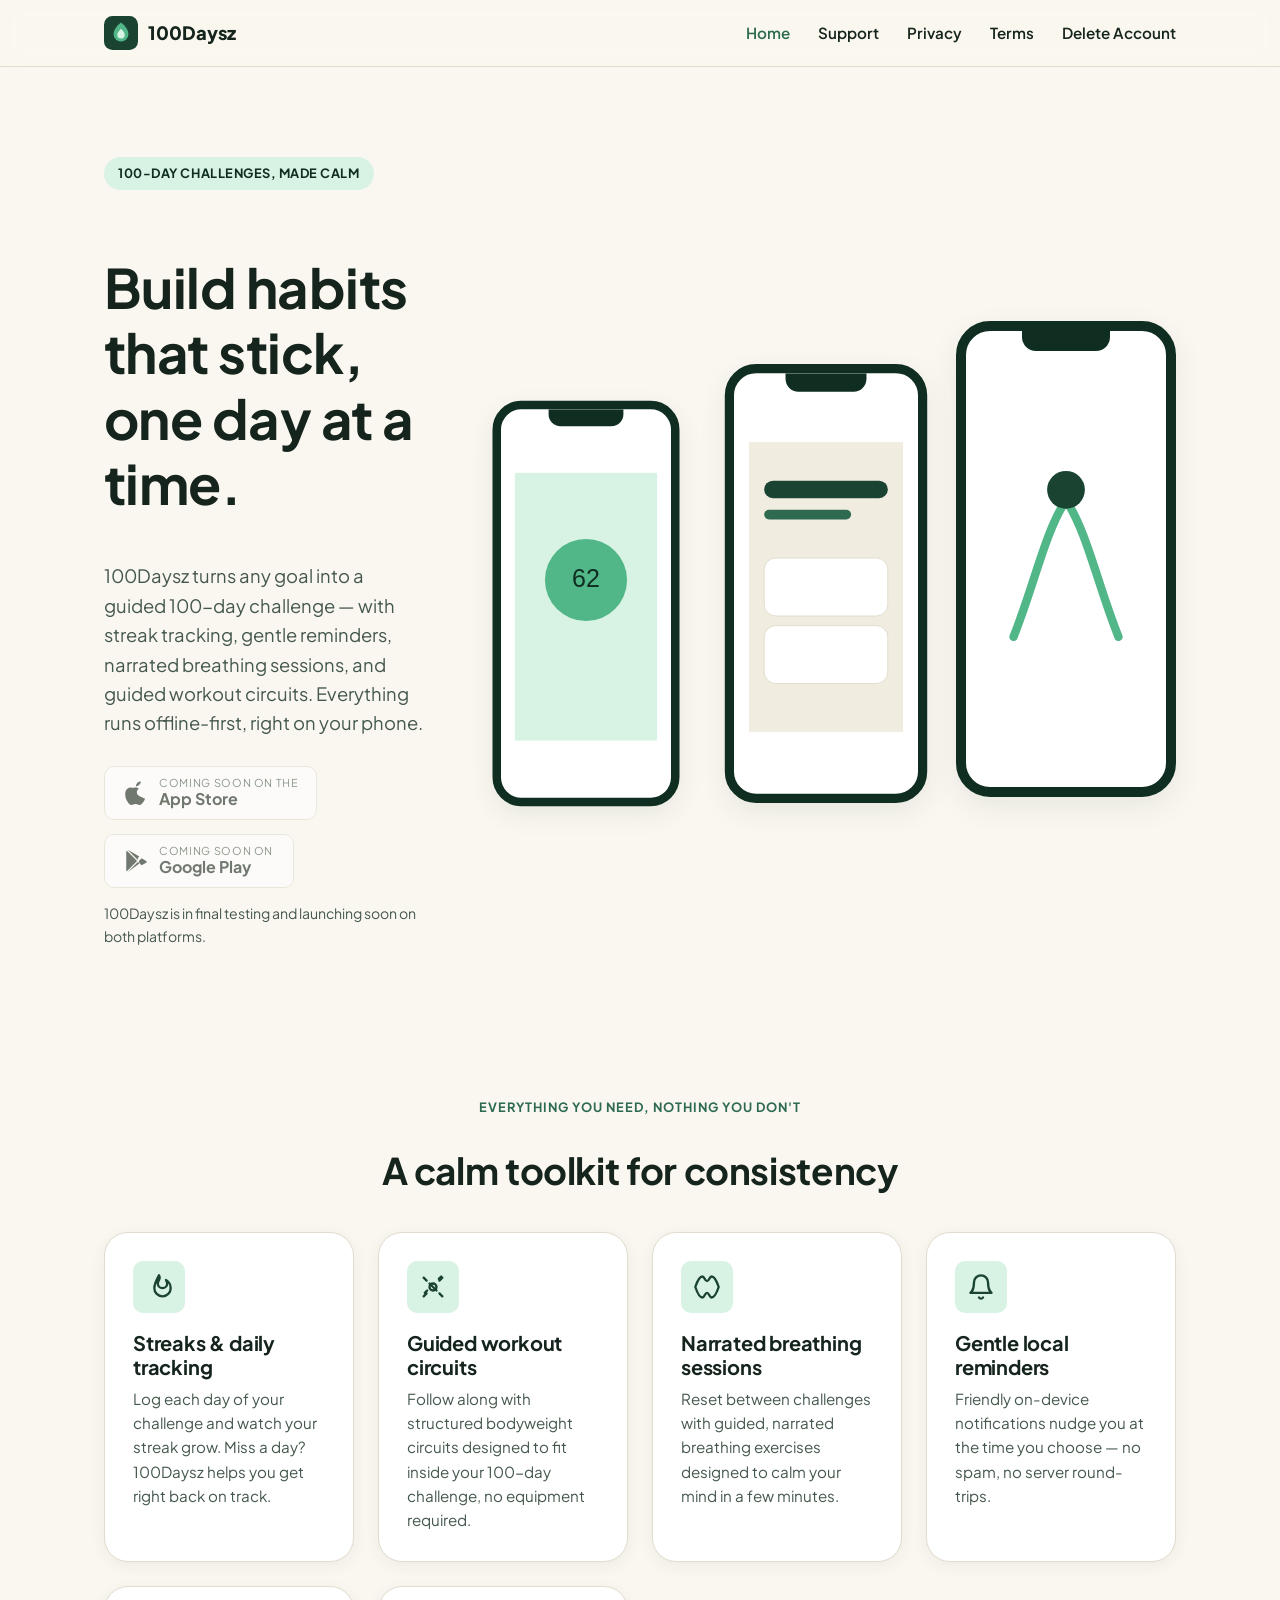
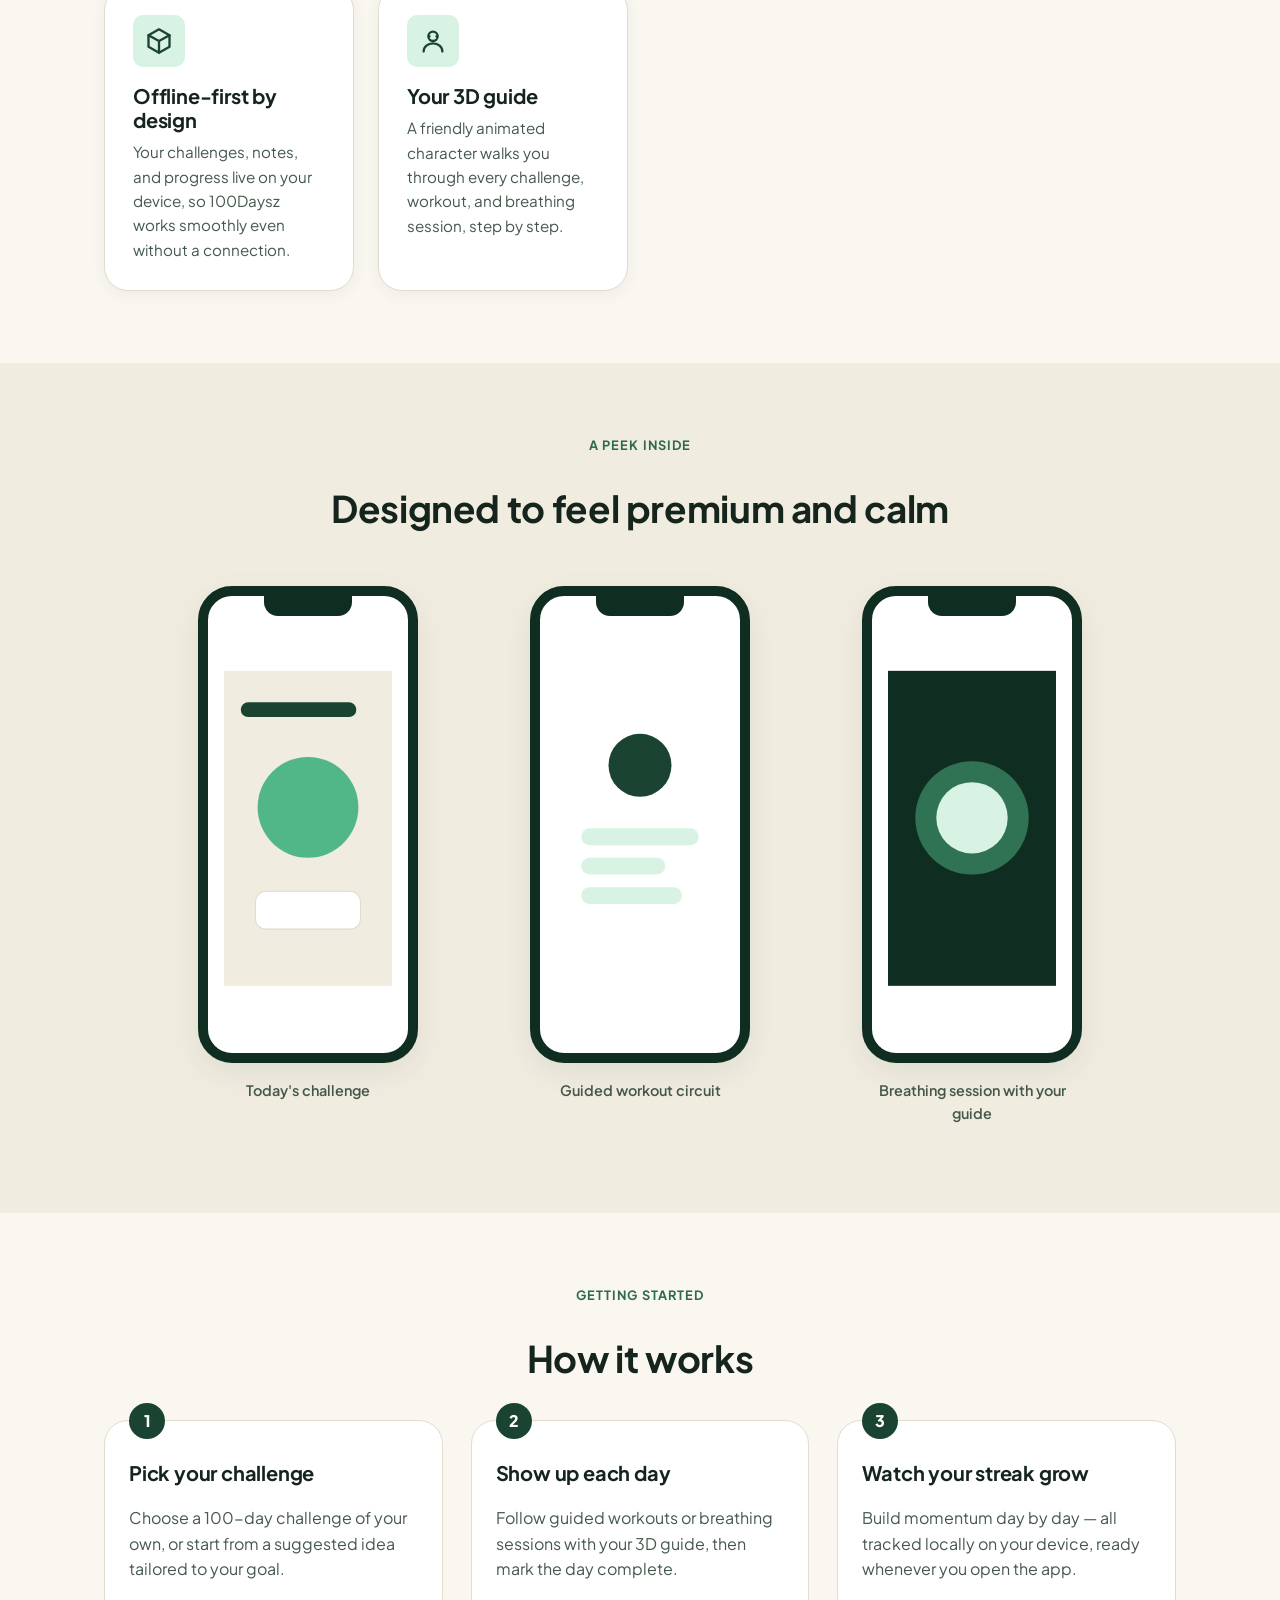
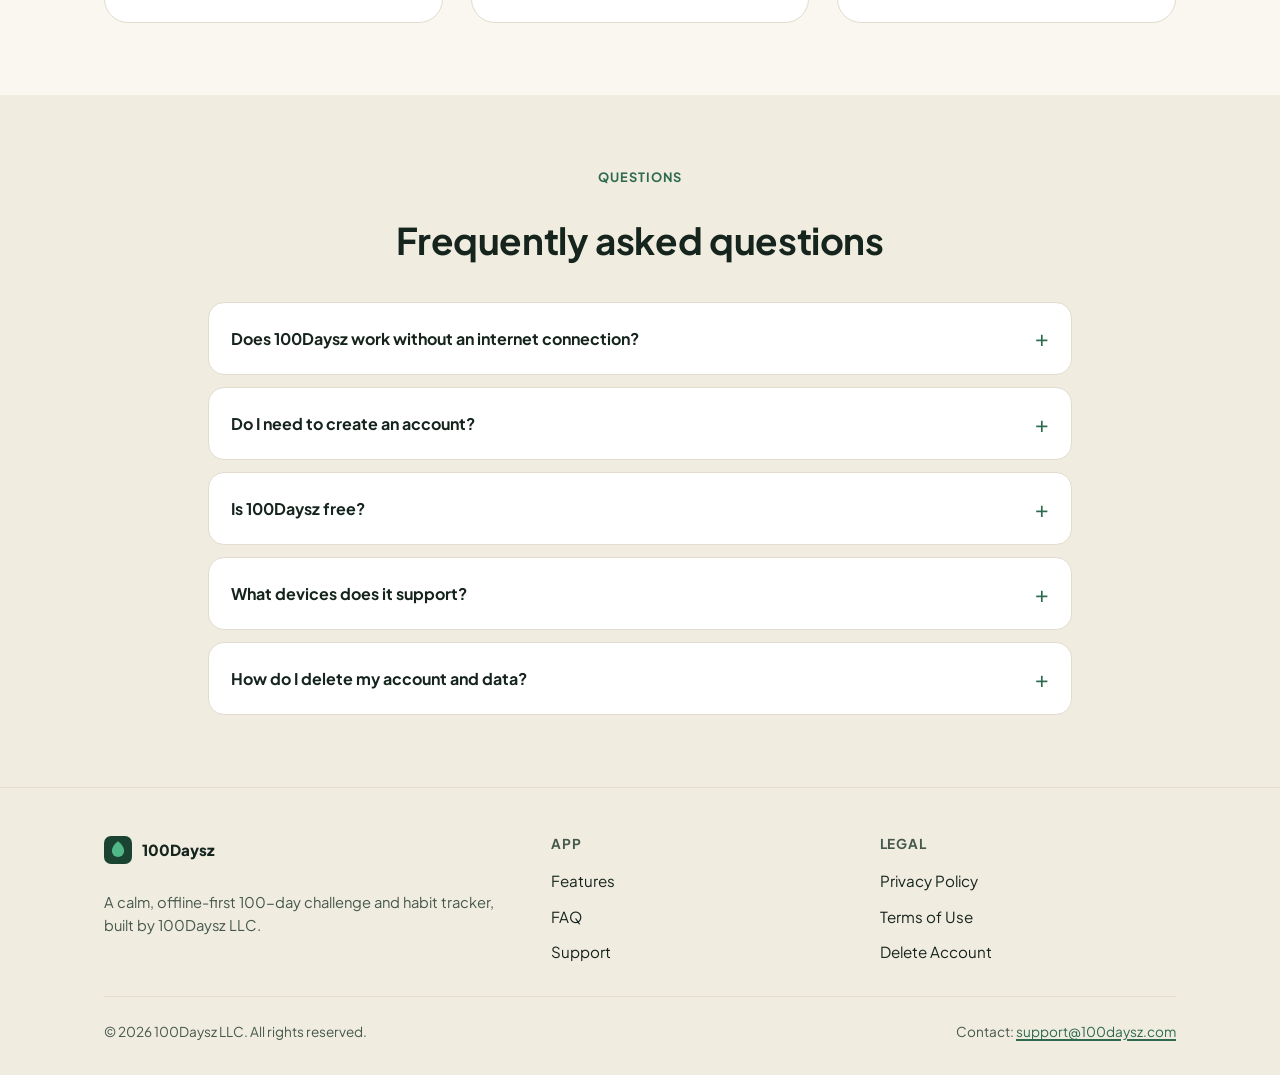
==== index.html @ 221d2a61 "Move site files to repo root so GitHub Pages serves them" ====
<!doctype html>
<html lang="en">
<head>
<meta charset="UTF-8" />
<meta name="viewport" content="width=device-width, initial-scale=1" />
<title>100Daysz — Build Habits That Stick, One Day at a Time</title>
<meta name="description" content="100Daysz is a calm, offline-first 100-day challenge and habit tracker for iPhone and Android — with guided workouts, narrated breathing sessions, streaks, and a friendly 3D guide." />
<link rel="canonical" href="https://100daysz.com/" />

<!-- Open Graph -->
<meta property="og:type" content="website" />
<meta property="og:title" content="100Daysz — Build Habits That Stick, One Day at a Time" />
<meta property="og:description" content="A calm, offline-first 100-day challenge and habit tracker with guided workouts, narrated breathing sessions, and a friendly 3D guide." />
<meta property="og:url" content="https://100daysz.com/" />
<meta property="og:site_name" content="100Daysz" />
<!-- TODO: add og:image pointing to a 1200x630 social preview image once designed, e.g. https://100daysz.com/og-image.png -->
<meta name="twitter:card" content="summary_large_image" />
<meta name="twitter:title" content="100Daysz — Build Habits That Stick, One Day at a Time" />
<meta name="twitter:description" content="A calm, offline-first 100-day challenge and habit tracker with guided workouts, narrated breathing sessions, and a friendly 3D guide." />

<link rel="icon" href="favicon.svg" type="image/svg+xml" />
<link rel="preconnect" href="https://fonts.googleapis.com" />
<link rel="preconnect" href="https://fonts.gstatic.com" crossorigin />
<link href="https://fonts.googleapis.com/css2?family=Plus+Jakarta+Sans:wght@400;500;600;700;800&amp;display=swap" rel="stylesheet" />
<link rel="stylesheet" href="styles.css" />
</head>
<body>
<a class="skip-link" href="#main">Skip to content</a>

<header class="site-header">
  <nav class="nav-bar container" aria-label="Primary">
    <a class="brand" href="index.html">
      <svg class="logo-mark" viewBox="0 0 64 64" role="img" aria-label="">
        <rect width="64" height="64" rx="16" fill="#1b4332"/>
        <path d="M32 12c9 7 14 14.5 14 22a14 14 0 1 1-28 0c0-7.5 5-15 14-22Z" fill="#52b788"/>
        <path d="M32 24c4.5 4.2 7 8 7 11.5A7 7 0 1 1 25 35.5c0-3.5 2.5-7.3 7-11.5Z" fill="#d8f3e4"/>
      </svg>
      100Daysz
    </a>
    <button class="nav-toggle" aria-expanded="false" aria-controls="nav-links" id="navToggle" aria-label="Toggle navigation menu">
      <svg width="20" height="20" viewBox="0 0 24 24" fill="none" stroke="currentColor" stroke-width="2" stroke-linecap="round"><line x1="3" y1="6" x2="21" y2="6"/><line x1="3" y1="12" x2="21" y2="12"/><line x1="3" y1="18" x2="21" y2="18"/></svg>
    </button>
    <ul class="nav-links" id="nav-links">
      <li><a href="index.html" aria-current="page">Home</a></li>
      <li><a href="support.html">Support</a></li>
      <li><a href="privacy.html">Privacy</a></li>
      <li><a href="terms.html">Terms</a></li>
      <li><a href="delete-account.html">Delete Account</a></li>
    </ul>
  </nav>
</header>

<main id="main">

  <section class="hero">
    <div class="container hero-grid">
      <div>
        <span class="hero-eyebrow">100-day challenges, made calm</span>
        <h1>Build habits that stick, one day at a time.</h1>
        <p class="hero-lede">100Daysz turns any goal into a guided 100-day challenge — with streak tracking, gentle reminders, narrated breathing sessions, and guided workout circuits. Everything runs offline-first, right on your phone.</p>

        <div class="store-badges">
          <!-- Official Apple "Download on the App Store" badge:
               https://developer.apple.com/app-store/marketing/guidelines/#section-badges
               Replace this placeholder with the official SVG/PNG badge once the app is live. -->
          <span class="store-badge" aria-disabled="true" role="img" aria-label="Coming soon to the App Store">
            <svg viewBox="0 0 24 24" fill="currentColor" aria-hidden="true"><path d="M16.365 1.43c0 1.14-.468 2.11-1.237 2.87-.84.83-2.08 1.47-3.12 1.39-.14-1.1.46-2.25 1.21-2.98.84-.84 2.26-1.47 3.14-1.28ZM20.4 17.24c-.5 1.16-.74 1.68-1.39 2.7-.9 1.42-2.17 3.2-3.74 3.21-1.4.02-1.76-.92-3.66-.91-1.9.01-2.3.93-3.7.91-1.57-.02-2.77-1.62-3.67-3.03-2.52-3.9-2.78-8.47-1.23-10.9.46-.73 1.84-2.3 3.76-2.3.93 0 1.62.33 2.38.33.74 0 1.33-.37 2.42-.37.98 0 2.3.46 3.14 1.26-2.86 1.57-2.4 5.66.69 6.9Z"/></svg>
            <span class="badge-text"><span class="small">Coming soon on the</span><span class="big">App Store</span></span>
          </span>
          <!-- Official Google Play "Get it on Google Play" badge:
               https://play.google.com/intl/en_us/badges/
               Replace this placeholder with the official SVG/PNG badge once the app is live. -->
          <span class="store-badge" aria-disabled="true" role="img" aria-label="Coming soon to Google Play">
            <svg viewBox="0 0 24 24" fill="currentColor" aria-hidden="true"><path d="M3.6 2.6c-.4.2-.6.6-.6 1.1v16.6c0 .5.2.9.6 1.1l9.4-9.4-9.4-9.4Zm11.1 9.4 2.5-2.5 4.2 2.4c.6.4.6 1.2 0 1.6l-4.2 2.4-2.5-2.5Zm-1-1L4.3 1.6l10.8 6.3-1.4 1.4Zm0 2 1.4 1.4L4.3 22.4l9.4-9.4Z"/></svg>
            <span class="badge-text"><span class="small">Coming soon on</span><span class="big">Google Play</span></span>
          </span>
        </div>
        <p class="note" style="margin-top:0.9rem;">100Daysz is in final testing and launching soon on both platforms.</p>
      </div>

      <div class="hero-visual" aria-hidden="true">
        <div class="phone-frame is-tertiary">
          <div class="phone-screen">
            <svg viewBox="0 0 160 300" width="100%" height="100%">
              <rect width="160" height="300" fill="#d8f3e4"/>
              <circle cx="80" cy="120" r="46" fill="#52b788"/>
              <text x="80" y="128" font-family="sans-serif" font-size="28" fill="#0f2e21" text-anchor="middle">62</text>
            </svg>
          </div>
        </div>
        <div class="phone-frame is-secondary">
          <div class="phone-screen">
            <svg viewBox="0 0 160 300" width="100%" height="100%">
              <rect width="160" height="300" fill="#f1ece0"/>
              <rect x="16" y="40" width="128" height="18" rx="9" fill="#1b4332"/>
              <rect x="16" y="70" width="90" height="10" rx="5" fill="#2d6a4f"/>
              <rect x="16" y="120" width="128" height="60" rx="12" fill="#ffffff" stroke="#e1dcce"/>
              <rect x="16" y="190" width="128" height="60" rx="12" fill="#ffffff" stroke="#e1dcce"/>
            </svg>
          </div>
        </div>
        <div class="phone-frame">
          <div class="phone-screen">
            <svg viewBox="0 0 160 300" width="100%" height="100%">
              <rect width="160" height="300" fill="#ffffff"/>
              <path d="M30 220c20-50 30-100 50-130 20 30 30 80 50 130" fill="none" stroke="#52b788" stroke-width="8" stroke-linecap="round"/>
              <circle cx="80" cy="80" r="18" fill="#1b4332"/>
            </svg>
          </div>
        </div>
      </div>
    </div>
  </section>

  <section id="features" aria-labelledby="features-heading">
    <div class="container">
      <div class="section-head center">
        <span class="eyebrow">Everything you need, nothing you don't</span>
        <h2 id="features-heading">A calm toolkit for consistency</h2>
      </div>
      <div class="feature-grid">
        <div class="feature-card">
          <div class="icon-wrap">
            <svg viewBox="0 0 24 24" fill="none" stroke="currentColor" stroke-width="2" stroke-linecap="round" stroke-linejoin="round"><path d="M12 2c2 3-1 4-1 7a4 4 0 0 0 8 0c0-1-.3-2-1-3 2 1 4 4 4 7a7 7 0 1 1-14 0c0-4 2-7 4-11Z"/></svg>
          </div>
          <h3>Streaks &amp; daily tracking</h3>
          <p>Log each day of your challenge and watch your streak grow. Miss a day? 100Daysz helps you get right back on track.</p>
        </div>
        <div class="feature-card">
          <div class="icon-wrap">
            <svg viewBox="0 0 24 24" fill="none" stroke="currentColor" stroke-width="2" stroke-linecap="round" stroke-linejoin="round"><path d="M6.5 6.5 4 4m16 16-2.5-2.5M4 20l2.5-2.5M20 4l-2.5 2.5M9 9l6 6M7 15l-2 2m14-14-2 2"/><circle cx="12" cy="12" r="3"/></svg>
          </div>
          <h3>Guided workout circuits</h3>
          <p>Follow along with structured bodyweight circuits designed to fit inside your 100-day challenge, no equipment required.</p>
        </div>
        <div class="feature-card">
          <div class="icon-wrap">
            <svg viewBox="0 0 24 24" fill="none" stroke="currentColor" stroke-width="2" stroke-linecap="round" stroke-linejoin="round"><path d="M2 12c2-6 4-9 6-9s2 4 4 4 2-4 4-4 4 3 6 9c-2 6-4 9-6 9s-2-4-4-4-2 4-4 4-4-3-6-9Z"/></svg>
          </div>
          <h3>Narrated breathing sessions</h3>
          <p>Reset between challenges with guided, narrated breathing exercises designed to calm your mind in a few minutes.</p>
        </div>
        <div class="feature-card">
          <div class="icon-wrap">
            <svg viewBox="0 0 24 24" fill="none" stroke="currentColor" stroke-width="2" stroke-linecap="round" stroke-linejoin="round"><path d="M18 8a6 6 0 0 0-12 0c0 7-3 9-3 9h18s-3-2-3-9Z"/><path d="M13.73 21a2 2 0 0 1-3.46 0"/></svg>
          </div>
          <h3>Gentle local reminders</h3>
          <p>Friendly on-device notifications nudge you at the time you choose — no spam, no server round-trips.</p>
        </div>
        <div class="feature-card">
          <div class="icon-wrap">
            <svg viewBox="0 0 24 24" fill="none" stroke="currentColor" stroke-width="2" stroke-linecap="round" stroke-linejoin="round"><path d="M12 2 3 7v10l9 5 9-5V7l-9-5Z"/><path d="M3 7l9 5 9-5M12 12v10"/></svg>
          </div>
          <h3>Offline-first by design</h3>
          <p>Your challenges, notes, and progress live on your device, so 100Daysz works smoothly even without a connection.</p>
        </div>
        <div class="feature-card">
          <div class="icon-wrap">
            <svg viewBox="0 0 24 24" fill="none" stroke="currentColor" stroke-width="2" stroke-linecap="round" stroke-linejoin="round"><circle cx="12" cy="8" r="4"/><path d="M4 21c0-4 3.5-7 8-7s8 3 8 7"/><path d="M9 8h.01M15 8h.01"/></svg>
          </div>
          <h3>Your 3D guide</h3>
          <p>A friendly animated character walks you through every challenge, workout, and breathing session, step by step.</p>
        </div>
      </div>
    </div>
  </section>

  <section id="screenshots" aria-labelledby="screenshots-heading" style="background:var(--color-bg-alt);">
    <div class="container">
      <div class="section-head center">
        <span class="eyebrow">A peek inside</span>
        <h2 id="screenshots-heading">Designed to feel premium and calm</h2>
      </div>
      <!-- TODO: replace these inline SVG placeholders with real device screenshots (PNG/WebP) once available -->
      <div class="screenshot-row">
        <figure class="screenshot-card">
          <div class="phone-frame">
            <div class="phone-screen">
              <svg viewBox="0 0 160 300" width="100%" height="100%" role="img" aria-label="Screenshot placeholder: today's challenge screen">
                <rect width="160" height="300" fill="#f1ece0"/>
                <rect x="16" y="30" width="110" height="14" rx="7" fill="#1b4332"/>
                <circle cx="80" cy="130" r="48" fill="#52b788"/>
                <rect x="30" y="210" width="100" height="36" rx="10" fill="#ffffff" stroke="#e1dcce"/>
              </svg>
            </div>
          </div>
          <figcaption>Today's challenge</figcaption>
        </figure>
        <figure class="screenshot-card">
          <div class="phone-frame">
            <div class="phone-screen">
              <svg viewBox="0 0 160 300" width="100%" height="100%" role="img" aria-label="Screenshot placeholder: guided workout circuit">
                <rect width="160" height="300" fill="#ffffff"/>
                <circle cx="80" cy="90" r="30" fill="#1b4332"/>
                <rect x="24" y="150" width="112" height="16" rx="8" fill="#d8f3e4"/>
                <rect x="24" y="178" width="80" height="16" rx="8" fill="#d8f3e4"/>
                <rect x="24" y="206" width="96" height="16" rx="8" fill="#d8f3e4"/>
              </svg>
            </div>
          </div>
          <figcaption>Guided workout circuit</figcaption>
        </figure>
        <figure class="screenshot-card">
          <div class="phone-frame">
            <div class="phone-screen">
              <svg viewBox="0 0 160 300" width="100%" height="100%" role="img" aria-label="Screenshot placeholder: breathing session with 3D guide">
                <rect width="160" height="300" fill="#0f2e21"/>
                <circle cx="80" cy="140" r="54" fill="#52b788" opacity="0.5"/>
                <circle cx="80" cy="140" r="34" fill="#d8f3e4"/>
              </svg>
            </div>
          </div>
          <figcaption>Breathing session with your guide</figcaption>
        </figure>
      </div>
    </div>
  </section>

  <section id="how-it-works" aria-labelledby="how-heading">
    <div class="container">
      <div class="section-head center">
        <span class="eyebrow">Getting started</span>
        <h2 id="how-heading">How it works</h2>
      </div>
      <ol class="steps-list">
        <li>
          <h3>Pick your challenge</h3>
          <p>Choose a 100-day challenge of your own, or start from a suggested idea tailored to your goal.</p>
        </li>
        <li>
          <h3>Show up each day</h3>
          <p>Follow guided workouts or breathing sessions with your 3D guide, then mark the day complete.</p>
        </li>
        <li>
          <h3>Watch your streak grow</h3>
          <p>Build momentum day by day — all tracked locally on your device, ready whenever you open the app.</p>
        </li>
      </ol>
    </div>
  </section>

  <section id="faq" aria-labelledby="faq-heading" style="background:var(--color-bg-alt);">
    <div class="container">
      <div class="section-head center">
        <span class="eyebrow">Questions</span>
        <h2 id="faq-heading">Frequently asked questions</h2>
      </div>
      <div class="faq-list" style="margin-inline:auto;">
        <details class="faq-item">
          <summary>Does 100Daysz work without an internet connection?</summary>
          <p class="faq-answer">Yes. Your challenges, streaks, and notes are stored offline-first on your device, so you can log progress anywhere.</p>
        </details>
        <details class="faq-item">
          <summary>Do I need to create an account?</summary>
          <p class="faq-answer">An account is required to use 100Daysz. It lets us securely manage your subscription and keep your basic profile information. See our <a href="privacy.html">Privacy Policy</a> for exactly what we collect.</p>
        </details>
        <details class="faq-item">
          <summary>Is 100Daysz free?</summary>
          <p class="faq-answer">100Daysz is ad-free. Certain premium features are available as an in-app purchase or subscription, managed through the App Store or Google Play.</p>
        </details>
        <details class="faq-item">
          <summary>What devices does it support?</summary>
          <p class="faq-answer">100Daysz is built with Flutter for iPhone (App Store) and Android (Google Play). Both are launching soon — see the badges above.</p>
        </details>
        <details class="faq-item">
          <summary>How do I delete my account and data?</summary>
          <p class="faq-answer">You can delete your account directly in the app, or email us. Full instructions are on our <a href="delete-account.html">Account &amp; Data Deletion</a> page.</p>
        </details>
      </div>
    </div>
  </section>

</main>

<footer class="site-footer">
  <div class="container">
    <div class="footer-grid">
      <div>
        <a class="footer-brand" href="index.html">
          <svg class="logo-mark" width="28" height="28" viewBox="0 0 64 64" aria-hidden="true"><rect width="64" height="64" rx="16" fill="#1b4332"/><path d="M32 12c9 7 14 14.5 14 22a14 14 0 1 1-28 0c0-7.5 5-15 14-22Z" fill="#52b788"/></svg>
          100Daysz
        </a>
        <p class="footer-tagline">A calm, offline-first 100-day challenge and habit tracker, built by 100Daysz LLC.</p>
      </div>
      <div>
        <h4>App</h4>
        <ul>
          <li><a href="index.html#features">Features</a></li>
          <li><a href="index.html#faq">FAQ</a></li>
          <li><a href="support.html">Support</a></li>
        </ul>
      </div>
      <div>
        <h4>Legal</h4>
        <ul>
          <li><a href="privacy.html">Privacy Policy</a></li>
          <li><a href="terms.html">Terms of Use</a></li>
          <li><a href="delete-account.html">Delete Account</a></li>
        </ul>
      </div>
    </div>
    <div class="footer-bottom">
      <span>&copy; 2026 100Daysz LLC. All rights reserved.</span>
      <span>Contact: <a href="mailto:support@100daysz.com">support@100daysz.com</a></span>
    </div>
  </div>
</footer>

<script src="nav.js"></script>
</body>
</html>
---- styles.css ----
/* ==========================================================================
   100Daysz — shared stylesheet
   Palette: forest green (primary), cream (background), mint (accent)
   Supports light + dark mode via prefers-color-scheme.
   ========================================================================== */

:root {
  --color-bg: #faf7f0;
  --color-bg-alt: #f1ece0;
  --color-surface: #ffffff;
  --color-text: #15241c;
  --color-text-muted: #45584c;
  --color-forest: #1b4332;
  --color-forest-deep: #0f2e21;
  --color-forest-light: #2d6a4f;
  --color-mint: #52b788;
  --color-mint-soft: #d8f3e4;
  --color-border: #e1dcce;
  --color-focus: #2d6a4f;
  --shadow-soft: 0 10px 30px rgba(15, 46, 33, 0.08);
  --shadow-card: 0 4px 16px rgba(15, 46, 33, 0.06);
  --radius-lg: 24px;
  --radius-md: 16px;
  --radius-sm: 10px;
  --font-sans: "Plus Jakarta Sans", -apple-system, BlinkMacSystemFont, "Segoe UI",
    Roboto, Helvetica, Arial, sans-serif;
  --max-width: 1120px;
  color-scheme: light;
}

@media (prefers-color-scheme: dark) {
  :root {
    --color-bg: #0f1a15;
    --color-bg-alt: #13201a;
    --color-surface: #16241d;
    --color-text: #eef4ef;
    --color-text-muted: #aebfb3;
    --color-forest: #6fcf9a;
    --color-forest-deep: #eef4ef;
    --color-forest-light: #8fdcb2;
    --color-mint: #52b788;
    --color-mint-soft: #1b3a2b;
    --color-border: #24352c;
    --color-focus: #8fdcb2;
    --shadow-soft: 0 10px 30px rgba(0, 0, 0, 0.35);
    --shadow-card: 0 4px 16px rgba(0, 0, 0, 0.3);
    color-scheme: dark;
  }
}

/* Manual theme override hooks (optional future toggle) */
:root[data-theme="light"] {
  --color-bg: #faf7f0;
  --color-bg-alt: #f1ece0;
  --color-surface: #ffffff;
  --color-text: #15241c;
  --color-text-muted: #45584c;
  --color-forest: #1b4332;
  --color-forest-deep: #0f2e21;
  --color-forest-light: #2d6a4f;
  --color-mint-soft: #d8f3e4;
  --color-border: #e1dcce;
  color-scheme: light;
}

:root[data-theme="dark"] {
  --color-bg: #0f1a15;
  --color-bg-alt: #13201a;
  --color-surface: #16241d;
  --color-text: #eef4ef;
  --color-text-muted: #aebfb3;
  --color-forest: #6fcf9a;
  --color-forest-deep: #eef4ef;
  --color-forest-light: #8fdcb2;
  --color-mint-soft: #1b3a2b;
  --color-border: #24352c;
  color-scheme: dark;
}

*,
*::before,
*::after {
  box-sizing: border-box;
}

html {
  scroll-behavior: smooth;
}

body {
  margin: 0;
  font-family: var(--font-sans);
  background: var(--color-bg);
  color: var(--color-text);
  line-height: 1.6;
  font-size: 16px;
  -webkit-font-smoothing: antialiased;
}

img,
svg {
  max-width: 100%;
  display: block;
}

a {
  color: var(--color-forest-light);
  text-decoration-thickness: 1.5px;
  text-underline-offset: 2px;
}

a:hover {
  color: var(--color-mint);
}

:focus-visible {
  outline: 3px solid var(--color-focus);
  outline-offset: 2px;
  border-radius: 4px;
}

h1,
h2,
h3,
h4 {
  font-weight: 700;
  line-height: 1.2;
  letter-spacing: -0.01em;
  color: var(--color-text);
}

h1 {
  font-size: clamp(2.1rem, 4.5vw, 3.4rem);
}

h2 {
  font-size: clamp(1.6rem, 3vw, 2.3rem);
}

h3 {
  font-size: 1.25rem;
}

p {
  color: var(--color-text-muted);
}

.container {
  width: 100%;
  max-width: var(--max-width);
  margin-inline: auto;
  padding-inline: 1.5rem;
}

.visually-hidden {
  position: absolute;
  width: 1px;
  height: 1px;
  padding: 0;
  margin: -1px;
  overflow: hidden;
  clip: rect(0, 0, 0, 0);
  white-space: nowrap;
  border: 0;
}

.skip-link {
  position: absolute;
  left: 1rem;
  top: -3rem;
  background: var(--color-forest);
  color: #fff;
  padding: 0.6rem 1rem;
  border-radius: var(--radius-sm);
  z-index: 1000;
  transition: top 0.15s ease;
}

.skip-link:focus {
  top: 1rem;
}

/* ---------- Header / nav ---------- */

.site-header {
  position: sticky;
  top: 0;
  z-index: 100;
  background: color-mix(in srgb, var(--color-bg) 88%, transparent);
  backdrop-filter: saturate(160%) blur(10px);
  border-bottom: 1px solid var(--color-border);
}

.nav-bar {
  display: flex;
  align-items: center;
  justify-content: space-between;
  gap: 1rem;
  padding-block: 1rem;
}

.brand {
  display: inline-flex;
  align-items: center;
  gap: 0.6rem;
  font-weight: 800;
  font-size: 1.15rem;
  color: var(--color-text);
  text-decoration: none;
}

.brand:hover {
  color: var(--color-forest-light);
}

.brand .logo-mark {
  width: 34px;
  height: 34px;
  flex-shrink: 0;
}

.nav-links {
  display: flex;
  align-items: center;
  gap: 1.75rem;
  list-style: none;
  margin: 0;
  padding: 0;
}

.nav-links a {
  color: var(--color-text);
  text-decoration: none;
  font-weight: 600;
  font-size: 0.95rem;
}

.nav-links a:hover,
.nav-links a[aria-current="page"] {
  color: var(--color-forest-light);
}

.nav-toggle {
  display: none;
}

@media (max-width: 720px) {
  .nav-toggle {
    display: inline-flex;
    align-items: center;
    justify-content: center;
    width: 42px;
    height: 42px;
    border-radius: var(--radius-sm);
    border: 1px solid var(--color-border);
    background: var(--color-surface);
    cursor: pointer;
  }

  .nav-links {
    position: absolute;
    inset-inline: 0;
    top: 100%;
    flex-direction: column;
    align-items: flex-start;
    gap: 0;
    background: var(--color-bg);
    border-bottom: 1px solid var(--color-border);
    max-height: 0;
    overflow: hidden;
    transition: max-height 0.25s ease;
  }

  .nav-links.is-open {
    max-height: 400px;
  }

  .nav-links a {
    display: block;
    width: 100%;
    padding: 1rem 1.5rem;
    border-top: 1px solid var(--color-border);
  }
}

/* ---------- Buttons ---------- */

.btn {
  display: inline-flex;
  align-items: center;
  justify-content: center;
  gap: 0.5rem;
  padding: 0.85rem 1.5rem;
  border-radius: 999px;
  font-weight: 700;
  font-size: 0.95rem;
  text-decoration: none;
  border: 2px solid transparent;
  cursor: pointer;
  transition: transform 0.15s ease, box-shadow 0.15s ease;
}

.btn:hover {
  transform: translateY(-1px);
}

.btn-primary {
  background: var(--color-forest);
  color: #fdfdf9;
}

.btn-primary:hover {
  background: var(--color-forest-light);
  color: #fdfdf9;
  box-shadow: var(--shadow-card);
}

.btn-outline {
  background: transparent;
  border-color: var(--color-border);
  color: var(--color-text);
}

.btn-outline:hover {
  border-color: var(--color-forest-light);
  color: var(--color-forest-light);
}

/* ---------- Store badges ---------- */

.store-badges {
  display: flex;
  flex-wrap: wrap;
  gap: 0.9rem;
  margin-top: 1.75rem;
}

.store-badge {
  display: inline-flex;
  align-items: center;
  gap: 0.65rem;
  padding: 0.65rem 1.1rem;
  border-radius: var(--radius-sm);
  border: 1.5px solid var(--color-border);
  background: var(--color-surface);
  color: var(--color-text);
  text-decoration: none;
  min-width: 190px;
}

.store-badge svg {
  width: 26px;
  height: 26px;
  flex-shrink: 0;
}

.store-badge .badge-text {
  display: flex;
  flex-direction: column;
  line-height: 1.15;
}

.store-badge .badge-text .small {
  font-size: 0.68rem;
  text-transform: uppercase;
  letter-spacing: 0.06em;
  color: var(--color-text-muted);
}

.store-badge .badge-text .big {
  font-size: 1rem;
  font-weight: 700;
}

.store-badge[aria-disabled="true"] {
  opacity: 0.6;
  cursor: default;
  pointer-events: none;
}

.store-badge:not([aria-disabled="true"]):hover {
  border-color: var(--color-forest-light);
}

/* ---------- Hero ---------- */

.hero {
  padding-block: clamp(3rem, 7vw, 6rem) clamp(2.5rem, 5vw, 4rem);
}

.hero-grid {
  display: grid;
  grid-template-columns: 1.1fr 0.9fr;
  gap: 3rem;
  align-items: center;
}

@media (max-width: 860px) {
  .hero-grid {
    grid-template-columns: 1fr;
    text-align: center;
  }

  .hero .store-badges,
  .hero-eyebrow {
    justify-content: center;
  }
}

.hero-eyebrow {
  display: inline-flex;
  align-items: center;
  gap: 0.5rem;
  background: var(--color-mint-soft);
  color: var(--color-forest-deep);
  font-weight: 700;
  font-size: 0.8rem;
  letter-spacing: 0.04em;
  text-transform: uppercase;
  padding: 0.4rem 0.9rem;
  border-radius: 999px;
  margin-bottom: 1.25rem;
}

.hero-lede {
  font-size: 1.15rem;
  max-width: 48ch;
  margin-top: 1rem;
}

@media (max-width: 860px) {
  .hero-lede {
    margin-inline: auto;
  }
}

.hero-visual {
  display: flex;
  justify-content: center;
  gap: 1.25rem;
}

/* ---------- Phone frame ---------- */

.phone-frame {
  width: 220px;
  aspect-ratio: 9 / 19.5;
  border-radius: 34px;
  border: 10px solid var(--color-forest-deep);
  background: var(--color-surface);
  box-shadow: var(--shadow-soft);
  position: relative;
  overflow: hidden;
  flex-shrink: 0;
}

.phone-frame::before {
  content: "";
  position: absolute;
  top: 0;
  left: 50%;
  translate: -50% 0;
  width: 44%;
  height: 20px;
  background: var(--color-forest-deep);
  border-radius: 0 0 14px 14px;
  z-index: 2;
}

.phone-frame .phone-screen {
  width: 100%;
  height: 100%;
  display: flex;
  align-items: center;
  justify-content: center;
  padding: 1.5rem 1rem 1rem;
}

.phone-frame.is-secondary {
  transform: translateY(1.5rem) scale(0.92);
}

.phone-frame.is-tertiary {
  transform: translateY(2.75rem) scale(0.85);
}

@media (max-width: 560px) {
  .hero-visual {
    display: none;
  }
}

/* ---------- Sections ---------- */

section {
  padding-block: clamp(2.5rem, 6vw, 4.5rem);
}

.section-head {
  max-width: 62ch;
  margin-bottom: 2.5rem;
}

.section-head.center {
  margin-inline: auto;
  text-align: center;
}

.eyebrow {
  display: block;
  font-weight: 700;
  font-size: 0.8rem;
  text-transform: uppercase;
  letter-spacing: 0.08em;
  color: var(--color-forest-light);
  margin-bottom: 0.6rem;
}

/* ---------- Feature grid ---------- */

.feature-grid {
  display: grid;
  grid-template-columns: repeat(auto-fit, minmax(240px, 1fr));
  gap: 1.5rem;
}

.feature-card {
  background: var(--color-surface);
  border: 1px solid var(--color-border);
  border-radius: var(--radius-lg);
  padding: 1.75rem;
  box-shadow: var(--shadow-card);
}

.feature-card .icon-wrap {
  width: 52px;
  height: 52px;
  border-radius: var(--radius-sm);
  background: var(--color-mint-soft);
  display: flex;
  align-items: center;
  justify-content: center;
  margin-bottom: 1.1rem;
}

.feature-card .icon-wrap svg {
  width: 28px;
  height: 28px;
  color: var(--color-forest);
}

.feature-card h3 {
  margin: 0 0 0.5rem;
}

.feature-card p {
  margin: 0;
  font-size: 0.95rem;
}

/* ---------- Screenshots ---------- */

.screenshot-row {
  display: flex;
  justify-content: center;
  gap: 2rem;
  flex-wrap: wrap;
}

.screenshot-card {
  display: flex;
  flex-direction: column;
  align-items: center;
  gap: 1rem;
  max-width: 220px;
}

.screenshot-card .phone-frame {
  transform: none;
}

.screenshot-card figcaption {
  font-weight: 600;
  font-size: 0.9rem;
  color: var(--color-text-muted);
  text-align: center;
}

/* ---------- Steps ---------- */

.steps-list {
  display: grid;
  grid-template-columns: repeat(auto-fit, minmax(220px, 1fr));
  gap: 1.75rem;
  list-style: none;
  padding: 0;
  margin: 0;
  counter-reset: step;
}

.steps-list li {
  counter-increment: step;
  position: relative;
  background: var(--color-surface);
  border: 1px solid var(--color-border);
  border-radius: var(--radius-lg);
  padding: 2rem 1.5rem 1.5rem;
}

.steps-list li::before {
  content: counter(step);
  position: absolute;
  top: -18px;
  left: 1.5rem;
  width: 36px;
  height: 36px;
  border-radius: 50%;
  background: var(--color-forest);
  color: #fdfdf9;
  display: flex;
  align-items: center;
  justify-content: center;
  font-weight: 800;
}

.steps-list h3 {
  margin-top: 0.5rem;
}

/* ---------- FAQ (accordion, no JS) ---------- */

.faq-list {
  display: flex;
  flex-direction: column;
  gap: 0.75rem;
  max-width: 72ch;
}

.faq-item {
  border: 1px solid var(--color-border);
  border-radius: var(--radius-md);
  background: var(--color-surface);
  overflow: hidden;
}

.faq-item summary {
  cursor: pointer;
  list-style: none;
  padding: 1.1rem 1.4rem;
  font-weight: 700;
  display: flex;
  align-items: center;
  justify-content: space-between;
  gap: 1rem;
}

.faq-item summary::-webkit-details-marker {
  display: none;
}

.faq-item summary::after {
  content: "+";
  font-size: 1.4rem;
  font-weight: 400;
  color: var(--color-forest-light);
  flex-shrink: 0;
  transition: transform 0.15s ease;
}

.faq-item[open] summary::after {
  transform: rotate(45deg);
}

.faq-item .faq-answer {
  padding: 0 1.4rem 1.25rem;
  margin: 0;
}

/* ---------- Legal / content pages ---------- */

.page-hero {
  padding-block: 2.5rem 1.5rem;
  border-bottom: 1px solid var(--color-border);
}

.page-hero .updated-badge {
  display: inline-block;
  background: var(--color-mint-soft);
  color: var(--color-forest-deep);
  font-size: 0.82rem;
  font-weight: 700;
  padding: 0.35rem 0.8rem;
  border-radius: 999px;
  margin-top: 0.75rem;
}

.legal-wrap {
  display: grid;
  grid-template-columns: 240px 1fr;
  gap: 3rem;
  align-items: flex-start;
  padding-block: 2.5rem 4rem;
}

@media (max-width: 860px) {
  .legal-wrap {
    grid-template-columns: 1fr;
  }
}

.legal-toc {
  position: sticky;
  top: 90px;
  font-size: 0.9rem;
  border-left: 2px solid var(--color-border);
  padding-left: 1rem;
  max-height: 70vh;
  overflow-y: auto;
}

.legal-toc strong {
  display: block;
  margin-bottom: 0.75rem;
  font-size: 0.78rem;
  text-transform: uppercase;
  letter-spacing: 0.06em;
  color: var(--color-text-muted);
}

.legal-toc ol {
  list-style: none;
  padding: 0;
  margin: 0;
  display: flex;
  flex-direction: column;
  gap: 0.5rem;
}

.legal-toc a {
  text-decoration: none;
  color: var(--color-text-muted);
}

.legal-toc a:hover {
  color: var(--color-forest-light);
}

.legal-body section {
  padding-block: 0 2rem;
  scroll-margin-top: 90px;
}

.legal-body h2 {
  font-size: 1.3rem;
  margin-bottom: 0.75rem;
}

.legal-body h3 {
  font-size: 1.05rem;
}

.legal-body p,
.legal-body li {
  font-size: 0.98rem;
}

.legal-body ul {
  padding-left: 1.25rem;
}

.legal-body table {
  width: 100%;
  border-collapse: collapse;
  margin-block: 1rem;
  font-size: 0.92rem;
}

.legal-body th,
.legal-body td {
  text-align: left;
  padding: 0.65rem 0.75rem;
  border: 1px solid var(--color-border);
  vertical-align: top;
}

.legal-body th {
  background: var(--color-bg-alt);
}

.callout {
  background: var(--color-mint-soft);
  border: 1px solid var(--color-border);
  border-radius: var(--radius-md);
  padding: 1.25rem 1.5rem;
  margin-block: 1.5rem;
}

.callout p {
  color: var(--color-forest-deep);
  margin: 0;
}

.callout.warning {
  background: #fff4e5;
  border-color: #f2d7a8;
}

@media (prefers-color-scheme: dark) {
  .callout.warning {
    background: #3a2a12;
    border-color: #5c4420;
  }
}

:root[data-theme="dark"] .callout.warning {
  background: #3a2a12;
  border-color: #5c4420;
}

/* ---------- Support / troubleshooting ---------- */

.contact-card {
  background: var(--color-surface);
  border: 1px solid var(--color-border);
  border-radius: var(--radius-lg);
  padding: 2rem;
  box-shadow: var(--shadow-card);
  display: flex;
  flex-wrap: wrap;
  gap: 1.5rem;
  align-items: center;
  justify-content: space-between;
}

.troubleshoot-grid {
  display: grid;
  grid-template-columns: repeat(auto-fit, minmax(260px, 1fr));
  gap: 1.5rem;
}

.troubleshoot-card {
  background: var(--color-surface);
  border: 1px solid var(--color-border);
  border-radius: var(--radius-md);
  padding: 1.5rem;
}

.troubleshoot-card h3 {
  margin-top: 0;
  display: flex;
  align-items: center;
  gap: 0.6rem;
}

.troubleshoot-card ol {
  padding-left: 1.2rem;
  margin: 0;
}

.troubleshoot-card li + li {
  margin-top: 0.4rem;
}

/* ---------- Steps list (ordered, for deletion instructions) ---------- */

.ordered-steps {
  counter-reset: ostep;
  list-style: none;
  padding: 0;
  margin: 1.5rem 0;
  display: flex;
  flex-direction: column;
  gap: 1rem;
}

.ordered-steps li {
  counter-increment: ostep;
  display: flex;
  gap: 1rem;
  background: var(--color-surface);
  border: 1px solid var(--color-border);
  border-radius: var(--radius-md);
  padding: 1.1rem 1.25rem;
}

.ordered-steps li::before {
  content: counter(ostep);
  flex-shrink: 0;
  width: 30px;
  height: 30px;
  border-radius: 50%;
  background: var(--color-forest);
  color: #fdfdf9;
  display: flex;
  align-items: center;
  justify-content: center;
  font-weight: 800;
  font-size: 0.9rem;
}

/* ---------- Footer ---------- */

.site-footer {
  border-top: 1px solid var(--color-border);
  padding-block: 3rem 2rem;
  background: var(--color-bg-alt);
}

.footer-grid {
  display: grid;
  grid-template-columns: 1.4fr 1fr 1fr;
  gap: 2rem;
  margin-bottom: 2rem;
}

@media (max-width: 720px) {
  .footer-grid {
    grid-template-columns: 1fr;
  }
}

.footer-grid h4 {
  font-size: 0.85rem;
  text-transform: uppercase;
  letter-spacing: 0.06em;
  color: var(--color-text-muted);
  margin: 0 0 1rem;
}

.footer-grid ul {
  list-style: none;
  padding: 0;
  margin: 0;
  display: flex;
  flex-direction: column;
  gap: 0.6rem;
}

.footer-grid a {
  color: var(--color-text);
  text-decoration: none;
  font-size: 0.95rem;
}

.footer-grid a:hover {
  color: var(--color-forest-light);
}

.footer-brand {
  display: inline-flex;
  align-items: center;
  gap: 0.6rem;
  font-weight: 800;
  font-size: 1.1rem;
  color: var(--color-text);
  text-decoration: none;
  margin-bottom: 0.75rem;
}

.footer-tagline {
  max-width: 36ch;
  font-size: 0.92rem;
}

.footer-bottom {
  display: flex;
  flex-wrap: wrap;
  gap: 1rem;
  justify-content: space-between;
  align-items: center;
  padding-top: 1.5rem;
  border-top: 1px solid var(--color-border);
  font-size: 0.85rem;
  color: var(--color-text-muted);
}

/* ---------- Utility ---------- */

.text-center {
  text-align: center;
}

.mt-0 {
  margin-top: 0;
}

.stack {
  display: flex;
  flex-direction: column;
  gap: 1rem;
}

.note {
  font-size: 0.88rem;
  color: var(--color-text-muted);
}

.overflow-x {
  overflow-x: auto;
}
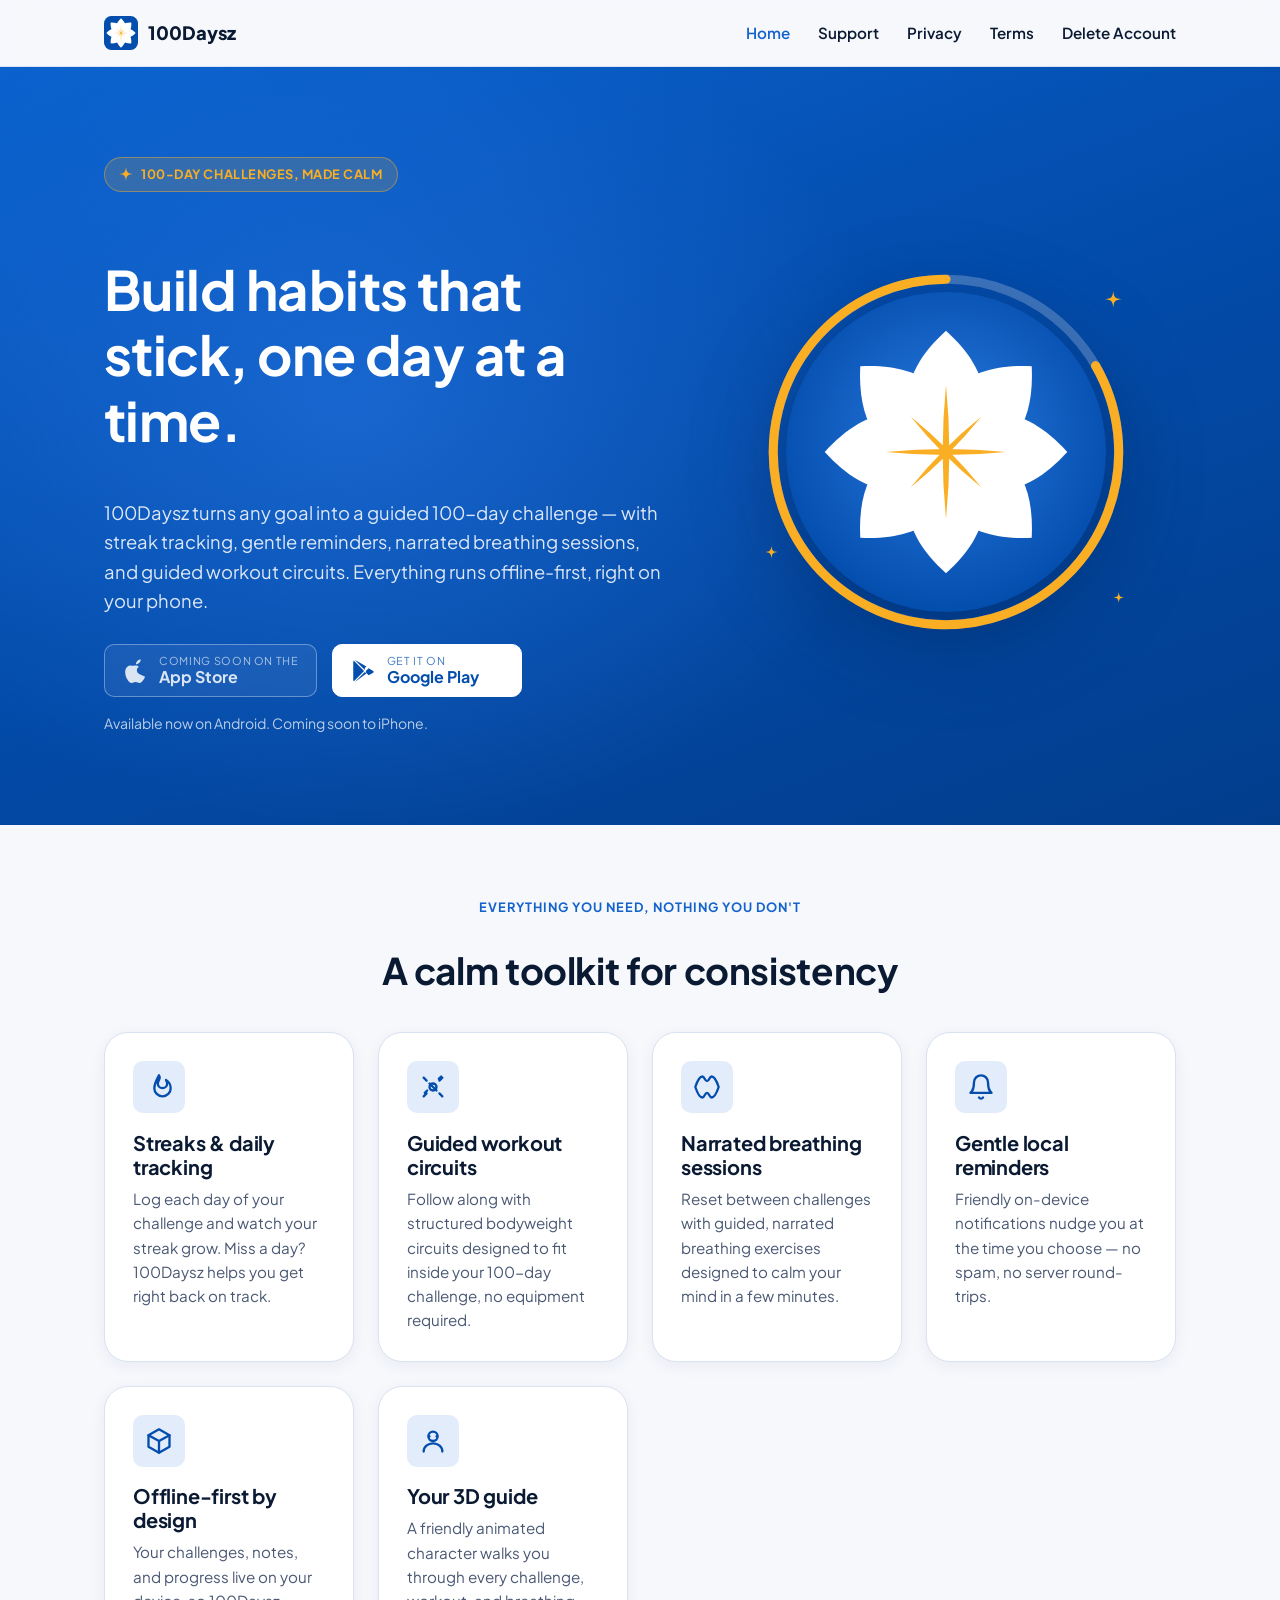
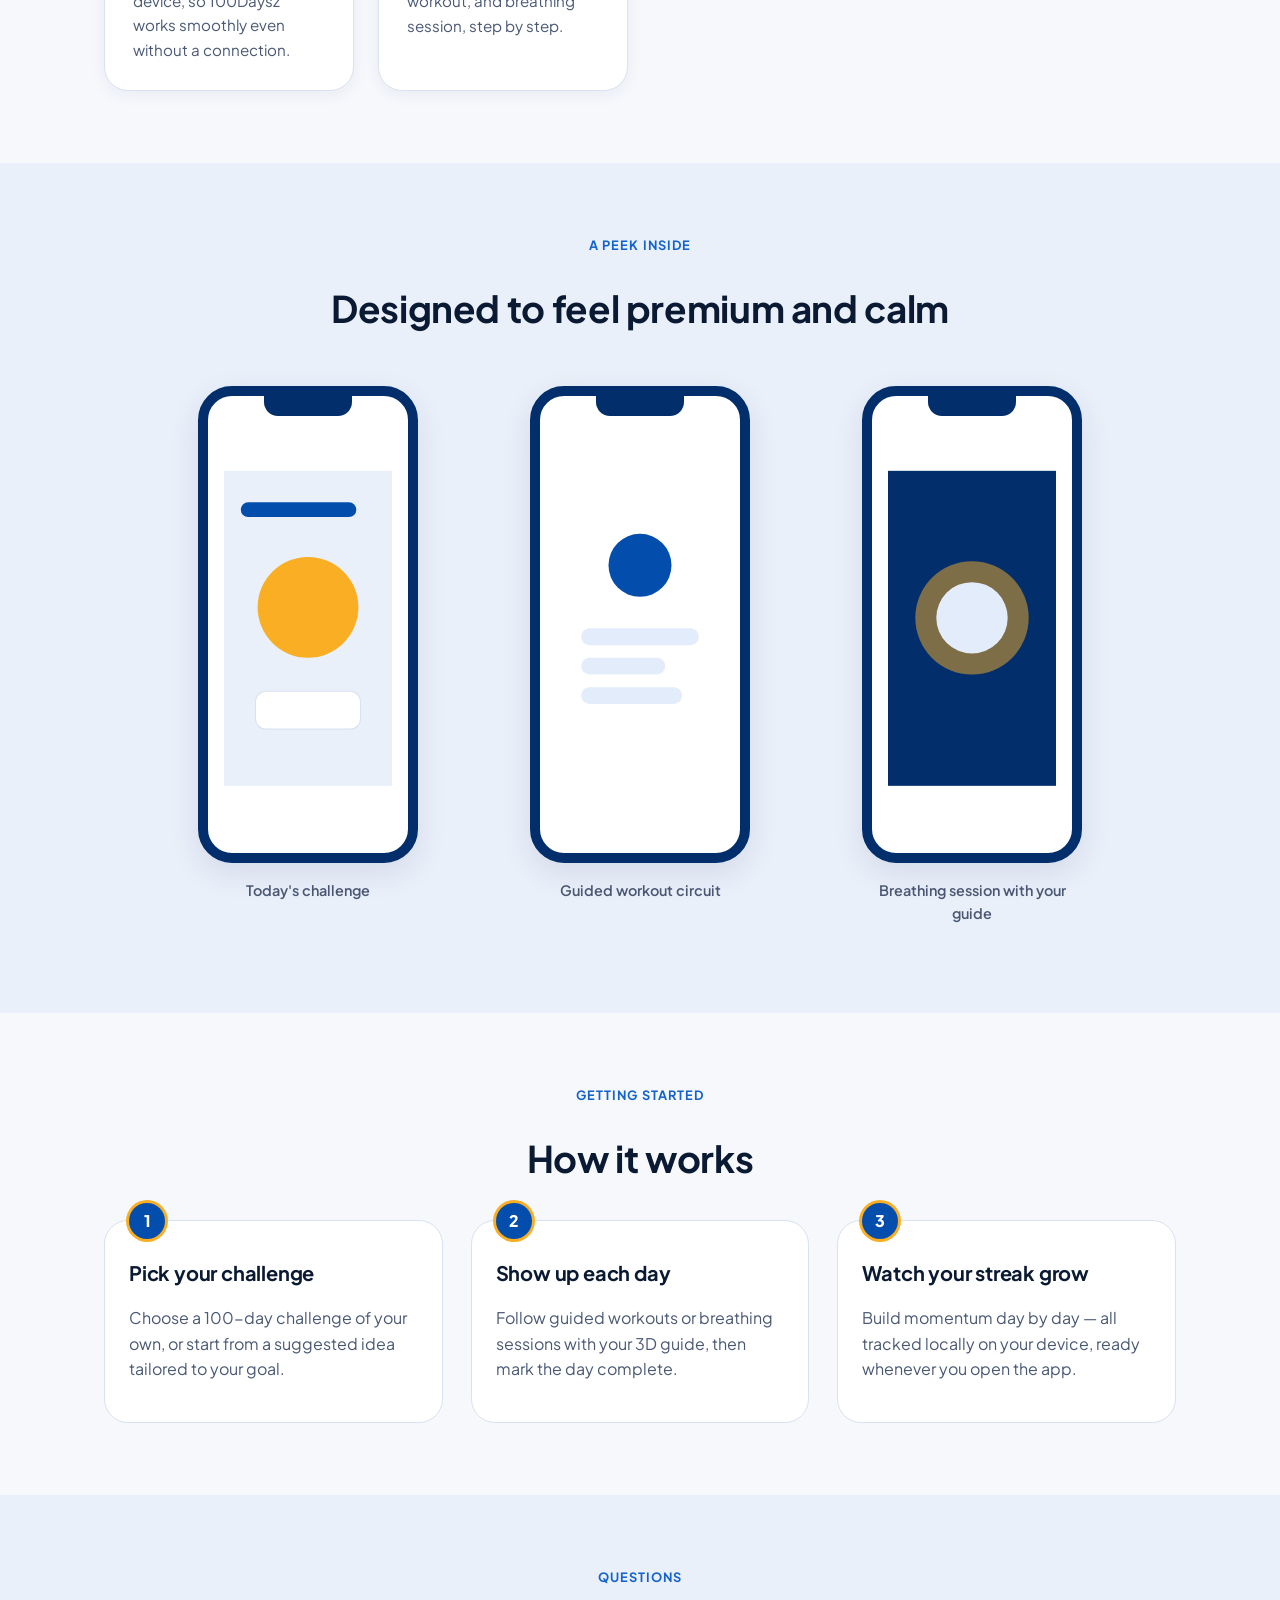
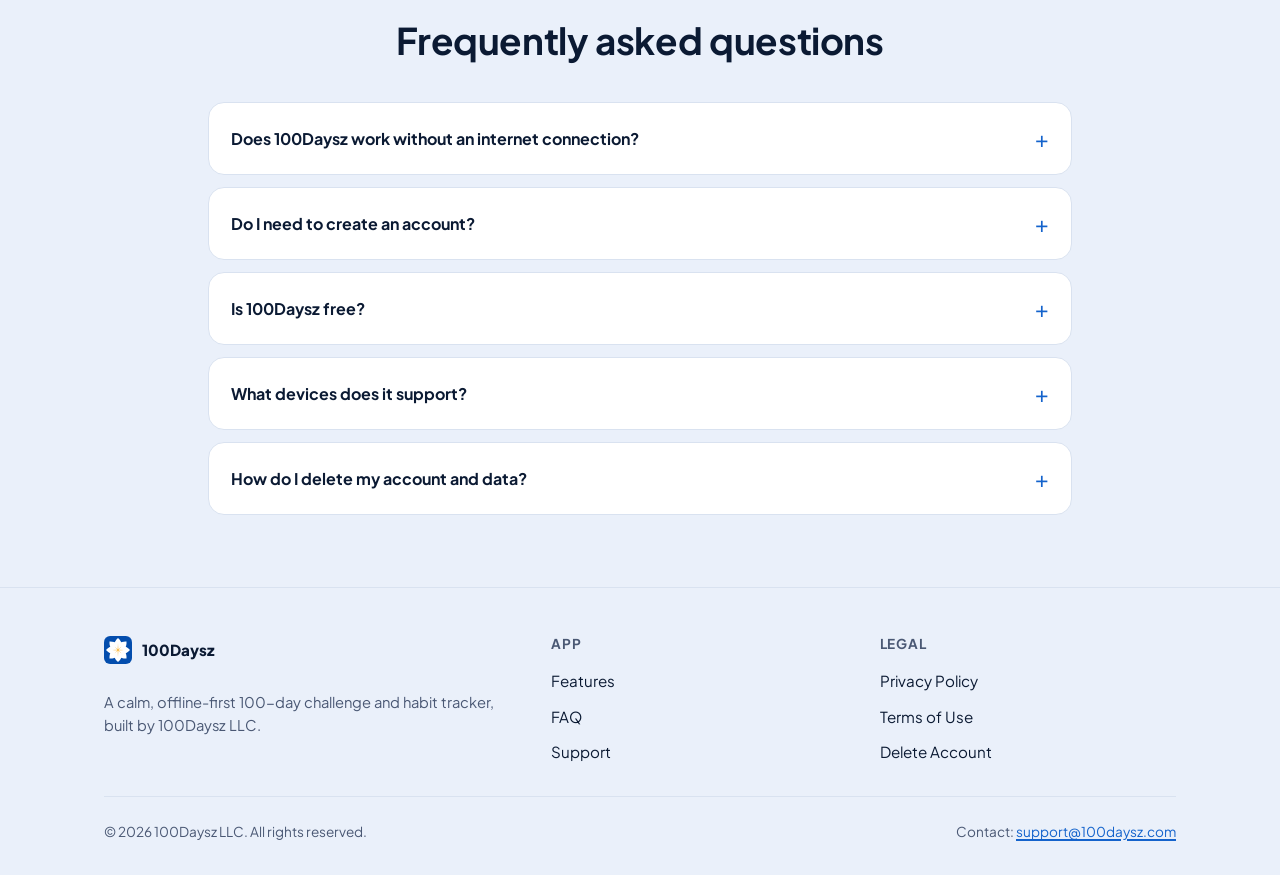
==== commit fbcc5e9d: "Rebrand site to app icon colors and link Google Play listing - Switch palette from forest green/crea" ====
--- a/index.html
+++ b/index.html
@@ -13,12 +13,18 @@
 <meta property="og:description" content="A calm, offline-first 100-day challenge and habit tracker with guided workouts, narrated breathing sessions, and a friendly 3D guide." />
 <meta property="og:url" content="https://100daysz.com/" />
 <meta property="og:site_name" content="100Daysz" />
-<!-- TODO: add og:image pointing to a 1200x630 social preview image once designed, e.g. https://100daysz.com/og-image.png -->
+<meta property="og:image" content="https://100daysz.com/images/og-image.png" />
+<meta property="og:image:width" content="1200" />
+<meta property="og:image:height" content="630" />
+<meta property="og:image:alt" content="100Daysz — Build habits that stick, 100 days at a time" />
 <meta name="twitter:card" content="summary_large_image" />
+<meta name="twitter:image" content="https://100daysz.com/images/og-image.png" />
 <meta name="twitter:title" content="100Daysz — Build Habits That Stick, One Day at a Time" />
 <meta name="twitter:description" content="A calm, offline-first 100-day challenge and habit tracker with guided workouts, narrated breathing sessions, and a friendly 3D guide." />
 
 <link rel="icon" href="favicon.svg" type="image/svg+xml" />
+<link rel="apple-touch-icon" href="images/apple-touch-icon.png" />
+<meta name="theme-color" content="#034dad" />
 <link rel="preconnect" href="https://fonts.googleapis.com" />
 <link rel="preconnect" href="https://fonts.gstatic.com" crossorigin />
 <link href="https://fonts.googleapis.com/css2?family=Plus+Jakarta+Sans:wght@400;500;600;700;800&amp;display=swap" rel="stylesheet" />
@@ -30,11 +36,7 @@
 <header class="site-header">
   <nav class="nav-bar container" aria-label="Primary">
     <a class="brand" href="index.html">
-      <svg class="logo-mark" viewBox="0 0 64 64" role="img" aria-label="">
-        <rect width="64" height="64" rx="16" fill="#1b4332"/>
-        <path d="M32 12c9 7 14 14.5 14 22a14 14 0 1 1-28 0c0-7.5 5-15 14-22Z" fill="#52b788"/>
-        <path d="M32 24c4.5 4.2 7 8 7 11.5A7 7 0 1 1 25 35.5c0-3.5 2.5-7.3 7-11.5Z" fill="#d8f3e4"/>
-      </svg>
+      <svg class="logo-mark" aria-hidden="true" viewBox="0 0 64 64"><rect width="64" height="64" rx="14" fill="#034dad"/><g transform="translate(32 32) scale(0.95)"><g fill="#ffffff"><path d="M0 0C13 -8 11 -19 0 -29C-11 -19 -13 -8 0 0Z" transform="rotate(0)"/><path d="M0 0C13 -8 11 -19 0 -29C-11 -19 -13 -8 0 0Z" transform="rotate(45)"/><path d="M0 0C13 -8 11 -19 0 -29C-11 -19 -13 -8 0 0Z" transform="rotate(90)"/><path d="M0 0C13 -8 11 -19 0 -29C-11 -19 -13 -8 0 0Z" transform="rotate(135)"/><path d="M0 0C13 -8 11 -19 0 -29C-11 -19 -13 -8 0 0Z" transform="rotate(180)"/><path d="M0 0C13 -8 11 -19 0 -29C-11 -19 -13 -8 0 0Z" transform="rotate(225)"/><path d="M0 0C13 -8 11 -19 0 -29C-11 -19 -13 -8 0 0Z" transform="rotate(270)"/><path d="M0 0C13 -8 11 -19 0 -29C-11 -19 -13 -8 0 0Z" transform="rotate(315)"/></g><g fill="#f9ae24"><path d="M0 -16Q1.6 0 0 16Q-1.6 0 0 -16Z"/><path d="M0 -16Q1.6 0 0 16Q-1.6 0 0 -16Z" transform="rotate(90) scale(0.9)"/><path d="M0 -12Q1.3 0 0 12Q-1.3 0 0 -12Z" transform="rotate(45)"/><path d="M0 -12Q1.3 0 0 12Q-1.3 0 0 -12Z" transform="rotate(-45)"/></g></g></svg>
       100Daysz
     </a>
     <button class="nav-toggle" aria-expanded="false" aria-controls="nav-links" id="navToggle" aria-label="Toggle navigation menu">
@@ -55,7 +57,7 @@
   <section class="hero">
     <div class="container hero-grid">
       <div>
-        <span class="hero-eyebrow">100-day challenges, made calm</span>
+        <span class="hero-eyebrow"><svg viewBox="-10 -10 20 20" fill="currentColor" aria-hidden="true"><path d="M0 -10C1 -2 2 -1 10 0C2 1 1 2 0 10C-1 2 -2 1 -10 0C-2 -1 -1 -2 0 -10Z"/></svg>100-day challenges, made calm</span>
         <h1>Build habits that stick, one day at a time.</h1>
         <p class="hero-lede">100Daysz turns any goal into a guided 100-day challenge — with streak tracking, gentle reminders, narrated breathing sessions, and guided workout circuits. Everything runs offline-first, right on your phone.</p>
 
@@ -69,45 +71,34 @@
           </span>
           <!-- Official Google Play "Get it on Google Play" badge:
                https://play.google.com/intl/en_us/badges/
-               Replace this placeholder with the official SVG/PNG badge once the app is live. -->
-          <span class="store-badge" aria-disabled="true" role="img" aria-label="Coming soon to Google Play">
+               The app is live on Google Play; this link goes to the listing.
+               Optionally swap this styled badge for the official badge artwork. -->
+          <a class="store-badge is-live" href="https://play.google.com/store/apps/details?id=com.hundreddaysz.challenge" target="_blank" rel="noopener" aria-label="Get 100Daysz on Google Play">
             <svg viewBox="0 0 24 24" fill="currentColor" aria-hidden="true"><path d="M3.6 2.6c-.4.2-.6.6-.6 1.1v16.6c0 .5.2.9.6 1.1l9.4-9.4-9.4-9.4Zm11.1 9.4 2.5-2.5 4.2 2.4c.6.4.6 1.2 0 1.6l-4.2 2.4-2.5-2.5Zm-1-1L4.3 1.6l10.8 6.3-1.4 1.4Zm0 2 1.4 1.4L4.3 22.4l9.4-9.4Z"/></svg>
-            <span class="badge-text"><span class="small">Coming soon on</span><span class="big">Google Play</span></span>
-          </span>
-        </div>
-        <p class="note" style="margin-top:0.9rem;">100Daysz is in final testing and launching soon on both platforms.</p>
-      </div>
-
-      <div class="hero-visual" aria-hidden="true">
-        <div class="phone-frame is-tertiary">
-          <div class="phone-screen">
-            <svg viewBox="0 0 160 300" width="100%" height="100%">
-              <rect width="160" height="300" fill="#d8f3e4"/>
-              <circle cx="80" cy="120" r="46" fill="#52b788"/>
-              <text x="80" y="128" font-family="sans-serif" font-size="28" fill="#0f2e21" text-anchor="middle">62</text>
-            </svg>
-          </div>
-        </div>
-        <div class="phone-frame is-secondary">
-          <div class="phone-screen">
-            <svg viewBox="0 0 160 300" width="100%" height="100%">
-              <rect width="160" height="300" fill="#f1ece0"/>
-              <rect x="16" y="40" width="128" height="18" rx="9" fill="#1b4332"/>
-              <rect x="16" y="70" width="90" height="10" rx="5" fill="#2d6a4f"/>
-              <rect x="16" y="120" width="128" height="60" rx="12" fill="#ffffff" stroke="#e1dcce"/>
-              <rect x="16" y="190" width="128" height="60" rx="12" fill="#ffffff" stroke="#e1dcce"/>
-            </svg>
-          </div>
-        </div>
-        <div class="phone-frame">
-          <div class="phone-screen">
-            <svg viewBox="0 0 160 300" width="100%" height="100%">
-              <rect width="160" height="300" fill="#ffffff"/>
-              <path d="M30 220c20-50 30-100 50-130 20 30 30 80 50 130" fill="none" stroke="#52b788" stroke-width="8" stroke-linecap="round"/>
-              <circle cx="80" cy="80" r="18" fill="#1b4332"/>
-            </svg>
-          </div>
-        </div>
+            <span class="badge-text"><span class="small">Get it on</span><span class="big">Google Play</span></span>
+          </a>
+        </div>
+        <p class="note" style="margin-top:0.9rem;">Available now on Android. Coming soon to iPhone.</p>
+      </div>
+
+      <div class="hero-visual">
+        <svg class="hero-mark" viewBox="0 0 440 440" role="img" aria-label="100Daysz flower logo inside a progress ring">
+          <defs>
+            <radialGradient id="heroGlow" cx="50%" cy="45%" r="55%">
+              <stop offset="0" stop-color="#2a7be0"/>
+              <stop offset="1" stop-color="#034dad"/>
+            </radialGradient>
+          </defs>
+          <circle cx="220" cy="220" r="176" fill="url(#heroGlow)"/>
+          <circle cx="220" cy="220" r="190" fill="none" stroke="rgba(255,255,255,0.22)" stroke-width="10"/>
+          <path d="M220 30A190 190 0 1 0 384.5 125" fill="none" stroke="#f9ae24" stroke-width="10" stroke-linecap="round"/>
+          <g transform="translate(220 220) scale(4.6) translate(-32 -32)"><g transform="translate(32 32)"><g fill="#ffffff"><path d="M0 0C13 -8 11 -19 0 -29C-11 -19 -13 -8 0 0Z" transform="rotate(0)"/><path d="M0 0C13 -8 11 -19 0 -29C-11 -19 -13 -8 0 0Z" transform="rotate(45)"/><path d="M0 0C13 -8 11 -19 0 -29C-11 -19 -13 -8 0 0Z" transform="rotate(90)"/><path d="M0 0C13 -8 11 -19 0 -29C-11 -19 -13 -8 0 0Z" transform="rotate(135)"/><path d="M0 0C13 -8 11 -19 0 -29C-11 -19 -13 -8 0 0Z" transform="rotate(180)"/><path d="M0 0C13 -8 11 -19 0 -29C-11 -19 -13 -8 0 0Z" transform="rotate(225)"/><path d="M0 0C13 -8 11 -19 0 -29C-11 -19 -13 -8 0 0Z" transform="rotate(270)"/><path d="M0 0C13 -8 11 -19 0 -29C-11 -19 -13 -8 0 0Z" transform="rotate(315)"/></g><g fill="#f9ae24"><path d="M0 -16Q1.6 0 0 16Q-1.6 0 0 -16Z"/><path d="M0 -16Q1.6 0 0 16Q-1.6 0 0 -16Z" transform="rotate(90) scale(0.9)"/><path d="M0 -12Q1.3 0 0 12Q-1.3 0 0 -12Z" transform="rotate(45)"/><path d="M0 -12Q1.3 0 0 12Q-1.3 0 0 -12Z" transform="rotate(-45)"/></g></g></g>
+          <g fill="#f9ae24">
+            <path d="M0 -10C1 -2 2 -1 10 0C2 1 1 2 0 10C-1 2 -2 1 -10 0C-2 -1 -1 -2 0 -10Z" transform="translate(404 52) scale(0.9)"/>
+            <path d="M0 -10C1 -2 2 -1 10 0C2 1 1 2 0 10C-1 2 -2 1 -10 0C-2 -1 -1 -2 0 -10Z" transform="translate(28 330) scale(0.7)"/>
+            <path d="M0 -10C1 -2 2 -1 10 0C2 1 1 2 0 10C-1 2 -2 1 -10 0C-2 -1 -1 -2 0 -10Z" transform="translate(410 380) scale(0.6)"/>
+          </g>
+        </svg>
       </div>
     </div>
   </section>
@@ -177,10 +168,10 @@
           <div class="phone-frame">
             <div class="phone-screen">
               <svg viewBox="0 0 160 300" width="100%" height="100%" role="img" aria-label="Screenshot placeholder: today's challenge screen">
-                <rect width="160" height="300" fill="#f1ece0"/>
-                <rect x="16" y="30" width="110" height="14" rx="7" fill="#1b4332"/>
-                <circle cx="80" cy="130" r="48" fill="#52b788"/>
-                <rect x="30" y="210" width="100" height="36" rx="10" fill="#ffffff" stroke="#e1dcce"/>
+                <rect width="160" height="300" fill="#eaf0fa"/>
+                <rect x="16" y="30" width="110" height="14" rx="7" fill="#034dad"/>
+                <circle cx="80" cy="130" r="48" fill="#f9ae24"/>
+                <rect x="30" y="210" width="100" height="36" rx="10" fill="#ffffff" stroke="#d9e2f0"/>
               </svg>
             </div>
           </div>
@@ -191,10 +182,10 @@
             <div class="phone-screen">
               <svg viewBox="0 0 160 300" width="100%" height="100%" role="img" aria-label="Screenshot placeholder: guided workout circuit">
                 <rect width="160" height="300" fill="#ffffff"/>
-                <circle cx="80" cy="90" r="30" fill="#1b4332"/>
-                <rect x="24" y="150" width="112" height="16" rx="8" fill="#d8f3e4"/>
-                <rect x="24" y="178" width="80" height="16" rx="8" fill="#d8f3e4"/>
-                <rect x="24" y="206" width="96" height="16" rx="8" fill="#d8f3e4"/>
+                <circle cx="80" cy="90" r="30" fill="#034dad"/>
+                <rect x="24" y="150" width="112" height="16" rx="8" fill="#e3ecfa"/>
+                <rect x="24" y="178" width="80" height="16" rx="8" fill="#e3ecfa"/>
+                <rect x="24" y="206" width="96" height="16" rx="8" fill="#e3ecfa"/>
               </svg>
             </div>
           </div>
@@ -204,9 +195,9 @@
           <div class="phone-frame">
             <div class="phone-screen">
               <svg viewBox="0 0 160 300" width="100%" height="100%" role="img" aria-label="Screenshot placeholder: breathing session with 3D guide">
-                <rect width="160" height="300" fill="#0f2e21"/>
-                <circle cx="80" cy="140" r="54" fill="#52b788" opacity="0.5"/>
-                <circle cx="80" cy="140" r="34" fill="#d8f3e4"/>
+                <rect width="160" height="300" fill="#022f6b"/>
+                <circle cx="80" cy="140" r="54" fill="#f9ae24" opacity="0.5"/>
+                <circle cx="80" cy="140" r="34" fill="#e3ecfa"/>
               </svg>
             </div>
           </div>
@@ -260,7 +251,7 @@
         </details>
         <details class="faq-item">
           <summary>What devices does it support?</summary>
-          <p class="faq-answer">100Daysz is built with Flutter for iPhone (App Store) and Android (Google Play). Both are launching soon — see the badges above.</p>
+          <p class="faq-answer">100Daysz is built with Flutter for iPhone (App Store) and Android (Google Play). The Android app is <a href="https://play.google.com/store/apps/details?id=com.hundreddaysz.challenge" target="_blank" rel="noopener">available now on Google Play</a>, and the iPhone app is coming soon to the App Store.</p>
         </details>
         <details class="faq-item">
           <summary>How do I delete my account and data?</summary>
@@ -277,7 +268,7 @@
     <div class="footer-grid">
       <div>
         <a class="footer-brand" href="index.html">
-          <svg class="logo-mark" width="28" height="28" viewBox="0 0 64 64" aria-hidden="true"><rect width="64" height="64" rx="16" fill="#1b4332"/><path d="M32 12c9 7 14 14.5 14 22a14 14 0 1 1-28 0c0-7.5 5-15 14-22Z" fill="#52b788"/></svg>
+          <svg class="logo-mark" width="28" height="28" aria-hidden="true" viewBox="0 0 64 64"><rect width="64" height="64" rx="14" fill="#034dad"/><g transform="translate(32 32) scale(0.95)"><g fill="#ffffff"><path d="M0 0C13 -8 11 -19 0 -29C-11 -19 -13 -8 0 0Z" transform="rotate(0)"/><path d="M0 0C13 -8 11 -19 0 -29C-11 -19 -13 -8 0 0Z" transform="rotate(45)"/><path d="M0 0C13 -8 11 -19 0 -29C-11 -19 -13 -8 0 0Z" transform="rotate(90)"/><path d="M0 0C13 -8 11 -19 0 -29C-11 -19 -13 -8 0 0Z" transform="rotate(135)"/><path d="M0 0C13 -8 11 -19 0 -29C-11 -19 -13 -8 0 0Z" transform="rotate(180)"/><path d="M0 0C13 -8 11 -19 0 -29C-11 -19 -13 -8 0 0Z" transform="rotate(225)"/><path d="M0 0C13 -8 11 -19 0 -29C-11 -19 -13 -8 0 0Z" transform="rotate(270)"/><path d="M0 0C13 -8 11 -19 0 -29C-11 -19 -13 -8 0 0Z" transform="rotate(315)"/></g><g fill="#f9ae24"><path d="M0 -16Q1.6 0 0 16Q-1.6 0 0 -16Z"/><path d="M0 -16Q1.6 0 0 16Q-1.6 0 0 -16Z" transform="rotate(90) scale(0.9)"/><path d="M0 -12Q1.3 0 0 12Q-1.3 0 0 -12Z" transform="rotate(45)"/><path d="M0 -12Q1.3 0 0 12Q-1.3 0 0 -12Z" transform="rotate(-45)"/></g></g></svg>
           100Daysz
         </a>
         <p class="footer-tagline">A calm, offline-first 100-day challenge and habit tracker, built by 100Daysz LLC.</p>
--- a/styles.css
+++ b/styles.css
@@ -1,24 +1,31 @@
 /* ==========================================================================
    100Daysz — shared stylesheet
-   Palette: forest green (primary), cream (background), mint (accent)
-   Supports light + dark mode via prefers-color-scheme.
+   Palette (from the app icon): royal blue (primary), amber gold (accent),
+   white / cool off-white (background).
+   --color-brand / --color-gold are fixed brand colours (same in both modes);
+   the other tokens adapt for light + dark mode via prefers-color-scheme.
    ========================================================================== */
 
 :root {
-  --color-bg: #faf7f0;
-  --color-bg-alt: #f1ece0;
+  --color-brand: #034dad;
+  --color-brand-deep: #023d8c;
+  --color-brand-bright: #0b62cf;
+  --color-gold: #f9ae24;
+  --color-gold-soft: #fff3da;
+  --color-on-brand: #ffffff;
+  --color-bg: #f6f8fc;
+  --color-bg-alt: #eaf0fa;
   --color-surface: #ffffff;
-  --color-text: #15241c;
-  --color-text-muted: #45584c;
-  --color-forest: #1b4332;
-  --color-forest-deep: #0f2e21;
-  --color-forest-light: #2d6a4f;
-  --color-mint: #52b788;
-  --color-mint-soft: #d8f3e4;
-  --color-border: #e1dcce;
-  --color-focus: #2d6a4f;
-  --shadow-soft: 0 10px 30px rgba(15, 46, 33, 0.08);
-  --shadow-card: 0 4px 16px rgba(15, 46, 33, 0.06);
+  --color-text: #0b1a33;
+  --color-text-muted: #4a5874;
+  --color-blue: #034dad;
+  --color-blue-deep: #022f6b;
+  --color-blue-light: #1463cc;
+  --color-blue-soft: #e3ecfa;
+  --color-border: #d9e2f0;
+  --color-focus: #1463cc;
+  --shadow-soft: 0 10px 30px rgba(3, 30, 80, 0.10);
+  --shadow-card: 0 4px 16px rgba(3, 30, 80, 0.06);
   --radius-lg: 24px;
   --radius-md: 16px;
   --radius-sm: 10px;
@@ -29,20 +36,19 @@
 }
 
 @media (prefers-color-scheme: dark) {
-  :root {
-    --color-bg: #0f1a15;
-    --color-bg-alt: #13201a;
-    --color-surface: #16241d;
-    --color-text: #eef4ef;
-    --color-text-muted: #aebfb3;
-    --color-forest: #6fcf9a;
-    --color-forest-deep: #eef4ef;
-    --color-forest-light: #8fdcb2;
-    --color-mint: #52b788;
-    --color-mint-soft: #1b3a2b;
-    --color-border: #24352c;
-    --color-focus: #8fdcb2;
-    --shadow-soft: 0 10px 30px rgba(0, 0, 0, 0.35);
+  :root:not([data-theme="light"]) {
+    --color-bg: #07111f;
+    --color-bg-alt: #0b1829;
+    --color-surface: #0f1f35;
+    --color-text: #eef3fb;
+    --color-text-muted: #a9b8cf;
+    --color-blue: #7fb0ff;
+    --color-blue-deep: #eef3fb;
+    --color-blue-light: #8fbaff;
+    --color-blue-soft: #132b4d;
+    --color-border: #1d3150;
+    --color-focus: #8fbaff;
+    --shadow-soft: 0 10px 30px rgba(0, 0, 0, 0.4);
     --shadow-card: 0 4px 16px rgba(0, 0, 0, 0.3);
     color-scheme: dark;
   }
@@ -50,30 +56,36 @@
 
 /* Manual theme override hooks (optional future toggle) */
 :root[data-theme="light"] {
-  --color-bg: #faf7f0;
-  --color-bg-alt: #f1ece0;
+  --color-bg: #f6f8fc;
+  --color-bg-alt: #eaf0fa;
   --color-surface: #ffffff;
-  --color-text: #15241c;
-  --color-text-muted: #45584c;
-  --color-forest: #1b4332;
-  --color-forest-deep: #0f2e21;
-  --color-forest-light: #2d6a4f;
-  --color-mint-soft: #d8f3e4;
-  --color-border: #e1dcce;
+  --color-text: #0b1a33;
+  --color-text-muted: #4a5874;
+  --color-blue: #034dad;
+  --color-blue-deep: #022f6b;
+  --color-blue-light: #1463cc;
+  --color-blue-soft: #e3ecfa;
+  --color-border: #d9e2f0;
+  --color-focus: #1463cc;
+  --shadow-soft: 0 10px 30px rgba(3, 30, 80, 0.10);
+  --shadow-card: 0 4px 16px rgba(3, 30, 80, 0.06);
   color-scheme: light;
 }
 
 :root[data-theme="dark"] {
-  --color-bg: #0f1a15;
-  --color-bg-alt: #13201a;
-  --color-surface: #16241d;
-  --color-text: #eef4ef;
-  --color-text-muted: #aebfb3;
-  --color-forest: #6fcf9a;
-  --color-forest-deep: #eef4ef;
-  --color-forest-light: #8fdcb2;
-  --color-mint-soft: #1b3a2b;
-  --color-border: #24352c;
+  --color-bg: #07111f;
+  --color-bg-alt: #0b1829;
+  --color-surface: #0f1f35;
+  --color-text: #eef3fb;
+  --color-text-muted: #a9b8cf;
+  --color-blue: #7fb0ff;
+  --color-blue-deep: #eef3fb;
+  --color-blue-light: #8fbaff;
+  --color-blue-soft: #132b4d;
+  --color-border: #1d3150;
+  --color-focus: #8fbaff;
+  --shadow-soft: 0 10px 30px rgba(0, 0, 0, 0.4);
+  --shadow-card: 0 4px 16px rgba(0, 0, 0, 0.3);
   color-scheme: dark;
 }
 
@@ -104,13 +116,13 @@
 }
 
 a {
-  color: var(--color-forest-light);
+  color: var(--color-blue-light);
   text-decoration-thickness: 1.5px;
   text-underline-offset: 2px;
 }
 
 a:hover {
-  color: var(--color-mint);
+  color: var(--color-blue-deep);
 }
 
 :focus-visible {
@@ -168,8 +180,8 @@
   position: absolute;
   left: 1rem;
   top: -3rem;
-  background: var(--color-forest);
-  color: #fff;
+  background: var(--color-brand);
+  color: var(--color-on-brand);
   padding: 0.6rem 1rem;
   border-radius: var(--radius-sm);
   z-index: 1000;
@@ -210,7 +222,7 @@
 }
 
 .brand:hover {
-  color: var(--color-forest-light);
+  color: var(--color-blue-light);
 }
 
 .brand .logo-mark {
@@ -237,7 +249,7 @@
 
 .nav-links a:hover,
 .nav-links a[aria-current="page"] {
-  color: var(--color-forest-light);
+  color: var(--color-blue-light);
 }
 
 .nav-toggle {
@@ -305,13 +317,13 @@
 }
 
 .btn-primary {
-  background: var(--color-forest);
-  color: #fdfdf9;
+  background: var(--color-brand);
+  color: var(--color-on-brand);
 }
 
 .btn-primary:hover {
-  background: var(--color-forest-light);
-  color: #fdfdf9;
+  background: var(--color-brand-bright);
+  color: var(--color-on-brand);
   box-shadow: var(--shadow-card);
 }
 
@@ -322,8 +334,8 @@
 }
 
 .btn-outline:hover {
-  border-color: var(--color-forest-light);
-  color: var(--color-forest-light);
+  border-color: var(--color-blue-light);
+  color: var(--color-blue-light);
 }
 
 /* ---------- Store badges ---------- */
@@ -379,13 +391,31 @@
 }
 
 .store-badge:not([aria-disabled="true"]):hover {
-  border-color: var(--color-forest-light);
-}
-
-/* ---------- Hero ---------- */
+  border-color: var(--color-blue-light);
+}
+
+/* ---------- Hero (royal-blue band, mirrors the store feature graphic) ---------- */
 
 .hero {
-  padding-block: clamp(3rem, 7vw, 6rem) clamp(2.5rem, 5vw, 4rem);
+  position: relative;
+  overflow: hidden;
+  color: var(--color-on-brand);
+  background:
+    radial-gradient(60% 80% at 28% 45%, rgba(40, 120, 230, 0.55), transparent 70%),
+    linear-gradient(160deg, var(--color-brand-bright) 0%, var(--color-brand) 45%, var(--color-brand-deep) 100%);
+  padding-block: clamp(3rem, 7vw, 6rem) clamp(3rem, 6vw, 5rem);
+}
+
+.hero h1 {
+  color: var(--color-on-brand);
+}
+
+.hero .hero-lede {
+  color: rgba(255, 255, 255, 0.86);
+}
+
+.hero .note {
+  color: rgba(255, 255, 255, 0.72);
 }
 
 .hero-grid {
@@ -405,14 +435,19 @@
   .hero-eyebrow {
     justify-content: center;
   }
+
+  .hero-visual {
+    order: -1;
+  }
 }
 
 .hero-eyebrow {
   display: inline-flex;
   align-items: center;
   gap: 0.5rem;
-  background: var(--color-mint-soft);
-  color: var(--color-forest-deep);
+  background: rgba(249, 174, 36, 0.16);
+  border: 1px solid rgba(249, 174, 36, 0.45);
+  color: var(--color-gold);
   font-weight: 700;
   font-size: 0.8rem;
   letter-spacing: 0.04em;
@@ -422,6 +457,11 @@
   margin-bottom: 1.25rem;
 }
 
+.hero-eyebrow svg {
+  width: 14px;
+  height: 14px;
+}
+
 .hero-lede {
   font-size: 1.15rem;
   max-width: 48ch;
@@ -434,10 +474,55 @@
   }
 }
 
+.hero .store-badge {
+  background: rgba(255, 255, 255, 0.08);
+  border-color: rgba(255, 255, 255, 0.4);
+  color: var(--color-on-brand);
+}
+
+.hero .store-badge .badge-text .small {
+  color: rgba(255, 255, 255, 0.75);
+}
+
+.hero .store-badge[aria-disabled="true"] {
+  opacity: 0.85;
+}
+
+/* Live store link: solid white so it stands out from "coming soon" badges */
+.hero .store-badge.is-live {
+  background: #ffffff;
+  border-color: #ffffff;
+  color: var(--color-brand);
+  transition: transform 0.15s ease, box-shadow 0.15s ease;
+}
+
+.hero .store-badge.is-live .badge-text .small {
+  color: var(--color-brand);
+  opacity: 0.75;
+}
+
+.hero .store-badge.is-live:hover {
+  color: var(--color-brand-deep);
+  border-color: var(--color-gold);
+  transform: translateY(-1px);
+  box-shadow: 0 8px 20px rgba(1, 25, 70, 0.3);
+}
+
 .hero-visual {
   display: flex;
   justify-content: center;
-  gap: 1.25rem;
+}
+
+.hero-visual .hero-mark {
+  width: min(400px, 100%);
+  height: auto;
+  filter: drop-shadow(0 20px 40px rgba(1, 25, 70, 0.35));
+}
+
+@media (max-width: 860px) {
+  .hero-visual .hero-mark {
+    width: min(200px, 56vw);
+  }
 }
 
 /* ---------- Phone frame ---------- */
@@ -446,7 +531,7 @@
   width: 220px;
   aspect-ratio: 9 / 19.5;
   border-radius: 34px;
-  border: 10px solid var(--color-forest-deep);
+  border: 10px solid var(--color-blue-deep);
   background: var(--color-surface);
   box-shadow: var(--shadow-soft);
   position: relative;
@@ -462,7 +547,7 @@
   translate: -50% 0;
   width: 44%;
   height: 20px;
-  background: var(--color-forest-deep);
+  background: var(--color-blue-deep);
   border-radius: 0 0 14px 14px;
   z-index: 2;
 }
@@ -482,12 +567,6 @@
 
 .phone-frame.is-tertiary {
   transform: translateY(2.75rem) scale(0.85);
-}
-
-@media (max-width: 560px) {
-  .hero-visual {
-    display: none;
-  }
 }
 
 /* ---------- Sections ---------- */
@@ -512,7 +591,7 @@
   font-size: 0.8rem;
   text-transform: uppercase;
   letter-spacing: 0.08em;
-  color: var(--color-forest-light);
+  color: var(--color-blue-light);
   margin-bottom: 0.6rem;
 }
 
@@ -536,7 +615,7 @@
   width: 52px;
   height: 52px;
   border-radius: var(--radius-sm);
-  background: var(--color-mint-soft);
+  background: var(--color-blue-soft);
   display: flex;
   align-items: center;
   justify-content: center;
@@ -546,7 +625,7 @@
 .feature-card .icon-wrap svg {
   width: 28px;
   height: 28px;
-  color: var(--color-forest);
+  color: var(--color-blue);
 }
 
 .feature-card h3 {
@@ -615,8 +694,9 @@
   width: 36px;
   height: 36px;
   border-radius: 50%;
-  background: var(--color-forest);
-  color: #fdfdf9;
+  background: var(--color-brand);
+  color: var(--color-on-brand);
+  box-shadow: 0 0 0 3px var(--color-gold);
   display: flex;
   align-items: center;
   justify-content: center;
@@ -662,7 +742,7 @@
   content: "+";
   font-size: 1.4rem;
   font-weight: 400;
-  color: var(--color-forest-light);
+  color: var(--color-blue-light);
   flex-shrink: 0;
   transition: transform 0.15s ease;
 }
@@ -685,8 +765,8 @@
 
 .page-hero .updated-badge {
   display: inline-block;
-  background: var(--color-mint-soft);
-  color: var(--color-forest-deep);
+  background: var(--color-blue-soft);
+  color: var(--color-blue-deep);
   font-size: 0.82rem;
   font-weight: 700;
   padding: 0.35rem 0.8rem;
@@ -742,7 +822,7 @@
 }
 
 .legal-toc a:hover {
-  color: var(--color-forest-light);
+  color: var(--color-blue-light);
 }
 
 .legal-body section {
@@ -788,7 +868,7 @@
 }
 
 .callout {
-  background: var(--color-mint-soft);
+  background: var(--color-blue-soft);
   border: 1px solid var(--color-border);
   border-radius: var(--radius-md);
   padding: 1.25rem 1.5rem;
@@ -796,25 +876,25 @@
 }
 
 .callout p {
-  color: var(--color-forest-deep);
+  color: var(--color-blue-deep);
   margin: 0;
 }
 
 .callout.warning {
-  background: #fff4e5;
-  border-color: #f2d7a8;
+  background: var(--color-gold-soft);
+  border-color: #f3cf86;
 }
 
 @media (prefers-color-scheme: dark) {
-  .callout.warning {
-    background: #3a2a12;
-    border-color: #5c4420;
+  :root:not([data-theme="light"]) .callout.warning {
+    background: #33260d;
+    border-color: #6b4e14;
   }
 }
 
 :root[data-theme="dark"] .callout.warning {
-  background: #3a2a12;
-  border-color: #5c4420;
+  background: #33260d;
+  border-color: #6b4e14;
 }
 
 /* ---------- Support / troubleshooting ---------- */
@@ -875,22 +955,24 @@
 
 .ordered-steps li {
   counter-increment: ostep;
-  display: flex;
-  gap: 1rem;
+  position: relative;
   background: var(--color-surface);
   border: 1px solid var(--color-border);
   border-radius: var(--radius-md);
-  padding: 1.1rem 1.25rem;
+  padding: 1.1rem 1.25rem 1.1rem 3.75rem;
 }
 
 .ordered-steps li::before {
   content: counter(ostep);
-  flex-shrink: 0;
+  position: absolute;
+  left: 1.1rem;
+  top: 1.05rem;
   width: 30px;
   height: 30px;
   border-radius: 50%;
-  background: var(--color-forest);
-  color: #fdfdf9;
+  background: var(--color-brand);
+  color: var(--color-on-brand);
+  box-shadow: 0 0 0 3px var(--color-gold);
   display: flex;
   align-items: center;
   justify-content: center;
@@ -943,7 +1025,7 @@
 }
 
 .footer-grid a:hover {
-  color: var(--color-forest-light);
+  color: var(--color-blue-light);
 }
 
 .footer-brand {
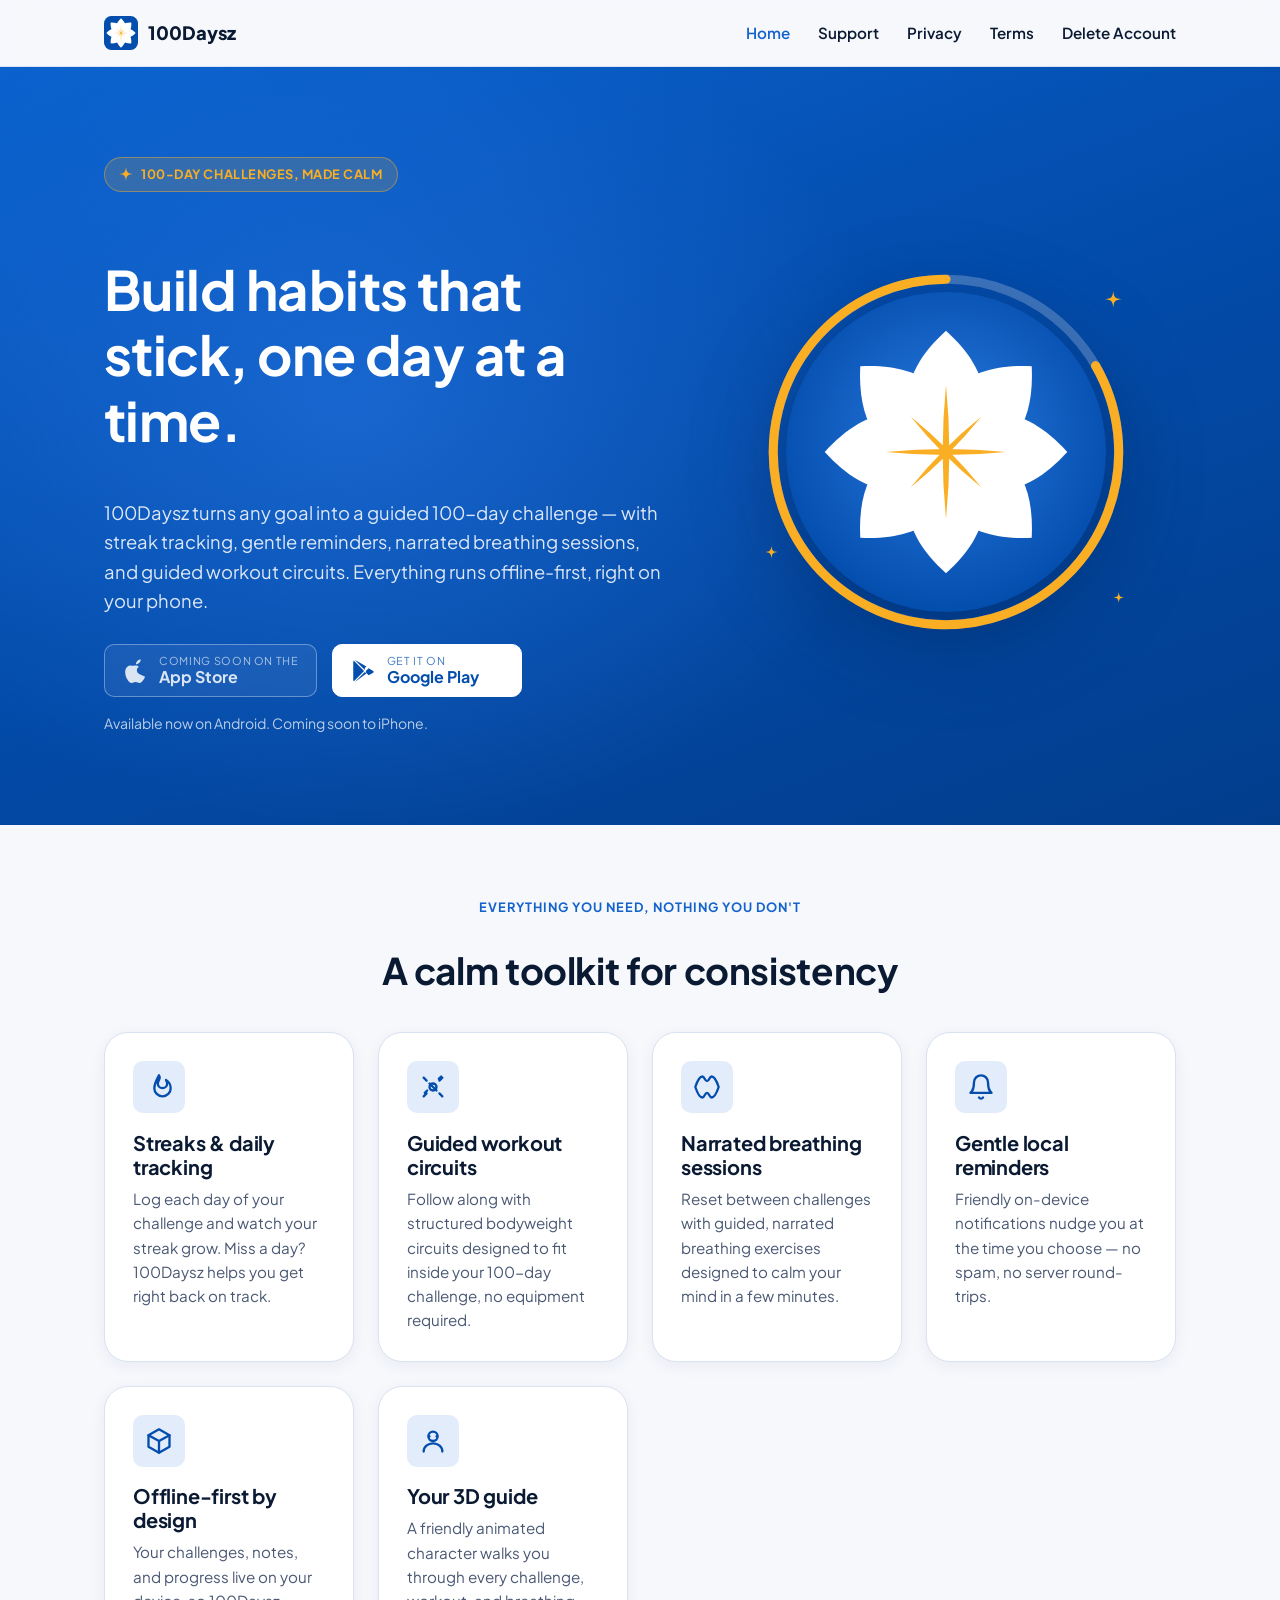
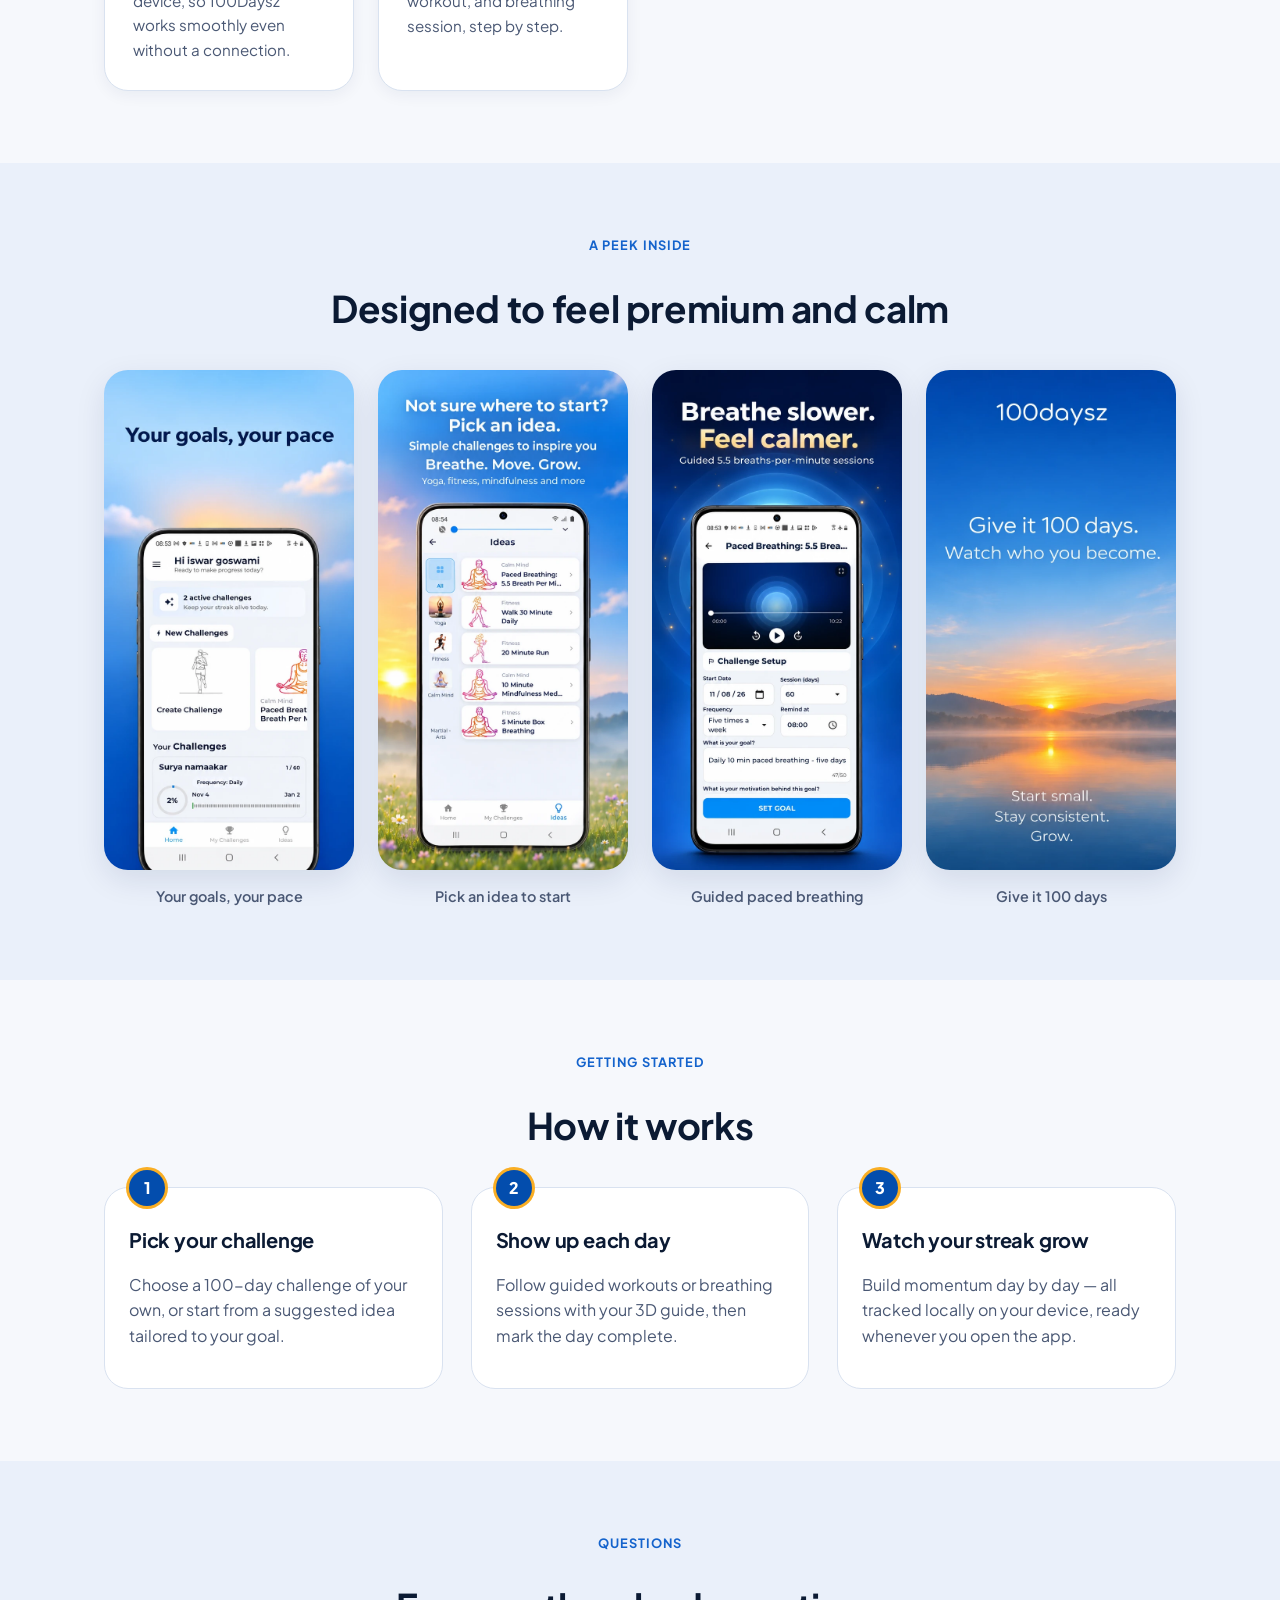
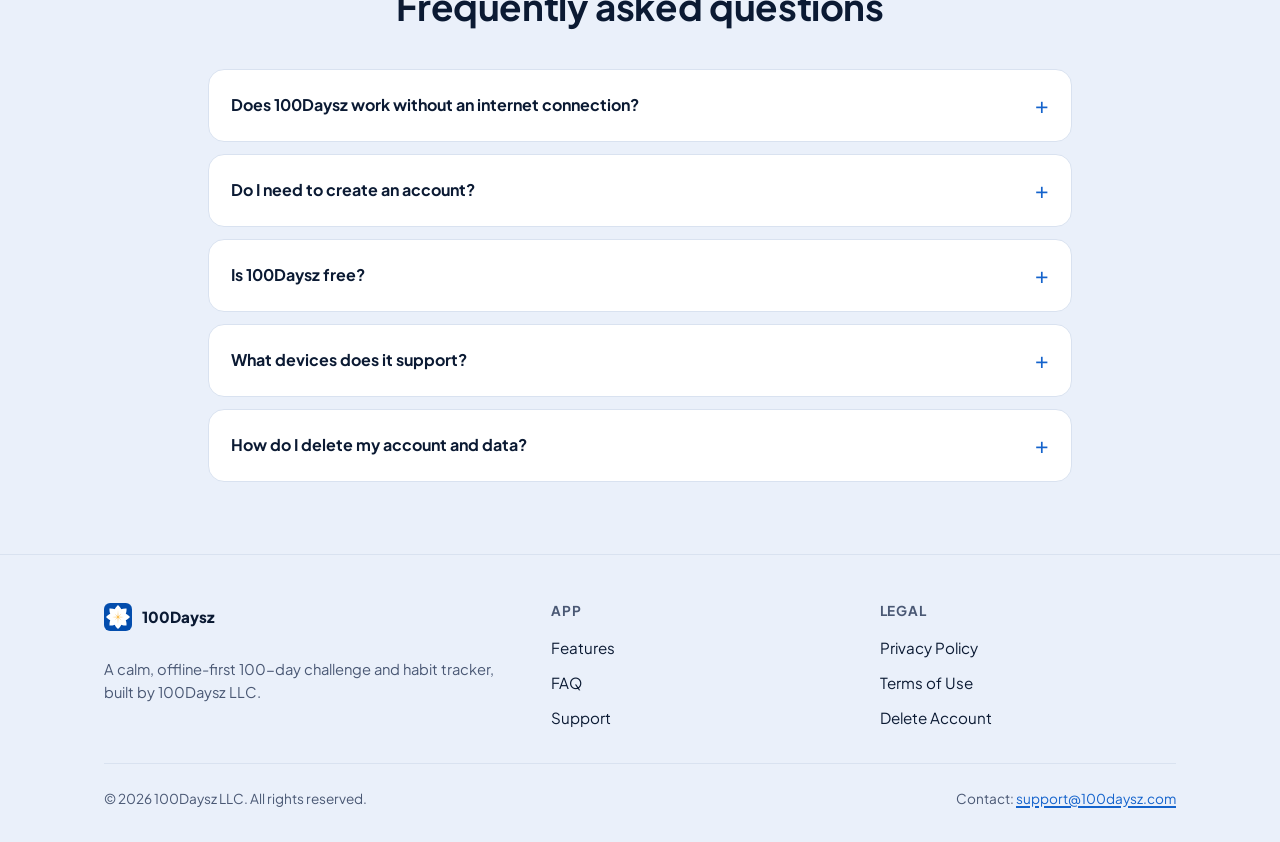
==== commit cc67ea0a: "Replace placeholder mockups with real app screenshots Swap the inline SVG phone placeholders in the " ====
--- a/index.html
+++ b/index.html
@@ -162,46 +162,22 @@
         <span class="eyebrow">A peek inside</span>
         <h2 id="screenshots-heading">Designed to feel premium and calm</h2>
       </div>
-      <!-- TODO: replace these inline SVG placeholders with real device screenshots (PNG/WebP) once available -->
-      <div class="screenshot-row">
-        <figure class="screenshot-card">
-          <div class="phone-frame">
-            <div class="phone-screen">
-              <svg viewBox="0 0 160 300" width="100%" height="100%" role="img" aria-label="Screenshot placeholder: today's challenge screen">
-                <rect width="160" height="300" fill="#eaf0fa"/>
-                <rect x="16" y="30" width="110" height="14" rx="7" fill="#034dad"/>
-                <circle cx="80" cy="130" r="48" fill="#f9ae24"/>
-                <rect x="30" y="210" width="100" height="36" rx="10" fill="#ffffff" stroke="#d9e2f0"/>
-              </svg>
-            </div>
-          </div>
-          <figcaption>Today's challenge</figcaption>
-        </figure>
-        <figure class="screenshot-card">
-          <div class="phone-frame">
-            <div class="phone-screen">
-              <svg viewBox="0 0 160 300" width="100%" height="100%" role="img" aria-label="Screenshot placeholder: guided workout circuit">
-                <rect width="160" height="300" fill="#ffffff"/>
-                <circle cx="80" cy="90" r="30" fill="#034dad"/>
-                <rect x="24" y="150" width="112" height="16" rx="8" fill="#e3ecfa"/>
-                <rect x="24" y="178" width="80" height="16" rx="8" fill="#e3ecfa"/>
-                <rect x="24" y="206" width="96" height="16" rx="8" fill="#e3ecfa"/>
-              </svg>
-            </div>
-          </div>
-          <figcaption>Guided workout circuit</figcaption>
-        </figure>
-        <figure class="screenshot-card">
-          <div class="phone-frame">
-            <div class="phone-screen">
-              <svg viewBox="0 0 160 300" width="100%" height="100%" role="img" aria-label="Screenshot placeholder: breathing session with 3D guide">
-                <rect width="160" height="300" fill="#022f6b"/>
-                <circle cx="80" cy="140" r="54" fill="#f9ae24" opacity="0.5"/>
-                <circle cx="80" cy="140" r="34" fill="#e3ecfa"/>
-              </svg>
-            </div>
-          </div>
-          <figcaption>Breathing session with your guide</figcaption>
+      <div class="screenshot-row" role="list">
+        <figure class="screenshot-card" role="listitem">
+          <img src="images/screenshots/home.webp" width="640" height="1280" loading="lazy" decoding="async" alt="Home screen showing active challenges, new challenge ideas, and a challenge progress tracker" />
+          <figcaption>Your goals, your pace</figcaption>
+        </figure>
+        <figure class="screenshot-card" role="listitem">
+          <img src="images/screenshots/ideas.webp" width="640" height="1280" loading="lazy" decoding="async" alt="Ideas screen listing ready-made challenges across yoga, fitness, calm mind and martial arts" />
+          <figcaption>Pick an idea to start</figcaption>
+        </figure>
+        <figure class="screenshot-card" role="listitem">
+          <img src="images/screenshots/paced-breathing.webp" width="640" height="1280" loading="lazy" decoding="async" alt="Paced breathing challenge setup with a guided 5.5 breaths-per-minute session player" />
+          <figcaption>Guided paced breathing</figcaption>
+        </figure>
+        <figure class="screenshot-card" role="listitem">
+          <img src="images/screenshots/give-it-100-days.webp" width="640" height="1280" loading="lazy" decoding="async" alt="100Daysz splash screen: Give it 100 days. Watch who you become." />
+          <figcaption>Give it 100 days</figcaption>
         </figure>
       </div>
     </div>
--- a/styles.css
+++ b/styles.css
@@ -637,25 +637,30 @@
   font-size: 0.95rem;
 }
 
-/* ---------- Screenshots ---------- */
+/* ---------- Screenshots (store screenshots, 1:2 portrait) ---------- */
 
 .screenshot-row {
-  display: flex;
-  justify-content: center;
-  gap: 2rem;
-  flex-wrap: wrap;
+  display: grid;
+  grid-template-columns: repeat(4, minmax(0, 1fr));
+  gap: 1.5rem;
 }
 
 .screenshot-card {
+  margin: 0;
   display: flex;
   flex-direction: column;
   align-items: center;
-  gap: 1rem;
-  max-width: 220px;
-}
-
-.screenshot-card .phone-frame {
-  transform: none;
+  gap: 0.9rem;
+}
+
+.screenshot-card img {
+  width: 100%;
+  height: auto;
+  aspect-ratio: 1 / 2;
+  object-fit: cover;
+  border-radius: var(--radius-lg);
+  box-shadow: var(--shadow-soft);
+  background: var(--color-blue-soft);
 }
 
 .screenshot-card figcaption {
@@ -663,6 +668,24 @@
   font-size: 0.9rem;
   color: var(--color-text-muted);
   text-align: center;
+}
+
+/* Tablet/phone: swipeable row instead of squeezing four images */
+@media (max-width: 860px) {
+  .screenshot-row {
+    display: flex;
+    overflow-x: auto;
+    scroll-snap-type: x mandatory;
+    gap: 1rem;
+    margin-inline: -1.5rem;
+    padding: 0.5rem 1.5rem 1.25rem;
+    scrollbar-width: thin;
+  }
+
+  .screenshot-card {
+    flex: 0 0 min(62vw, 240px);
+    scroll-snap-align: center;
+  }
 }
 
 /* ---------- Steps ---------- */
